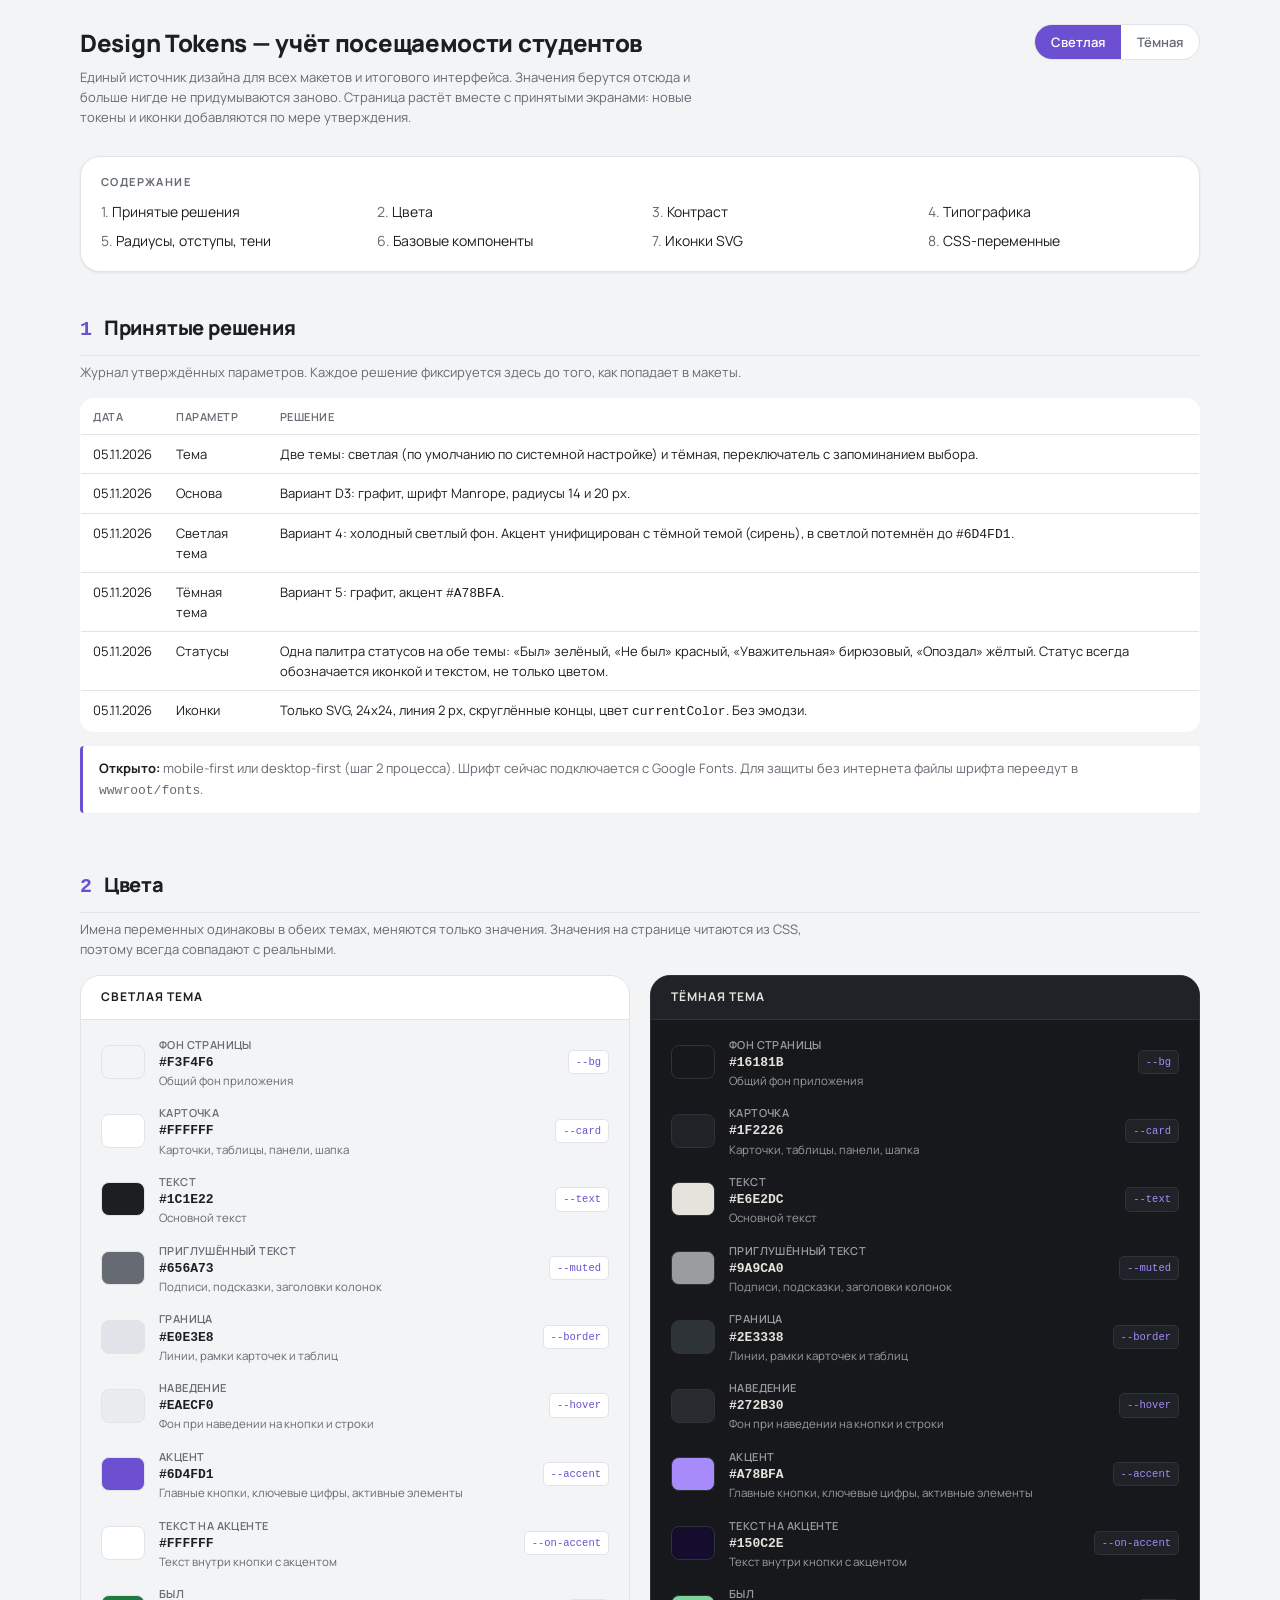
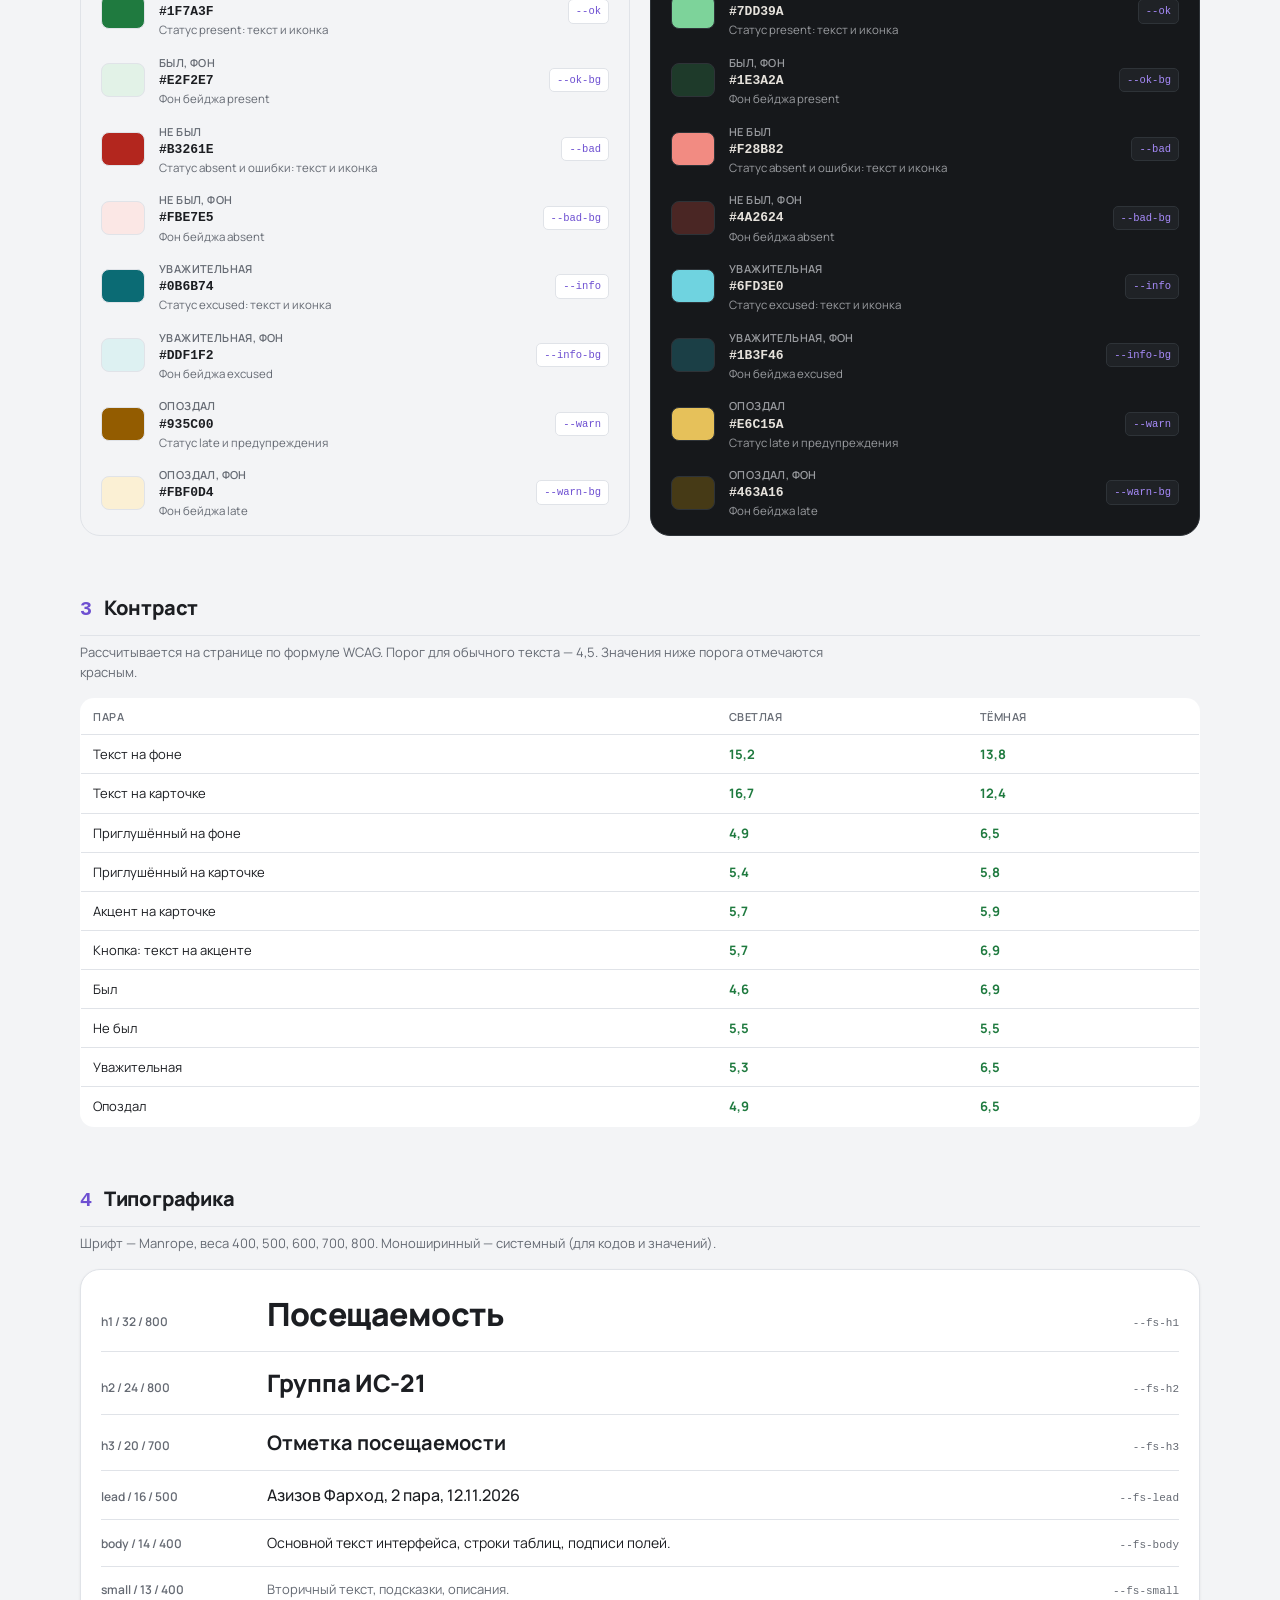
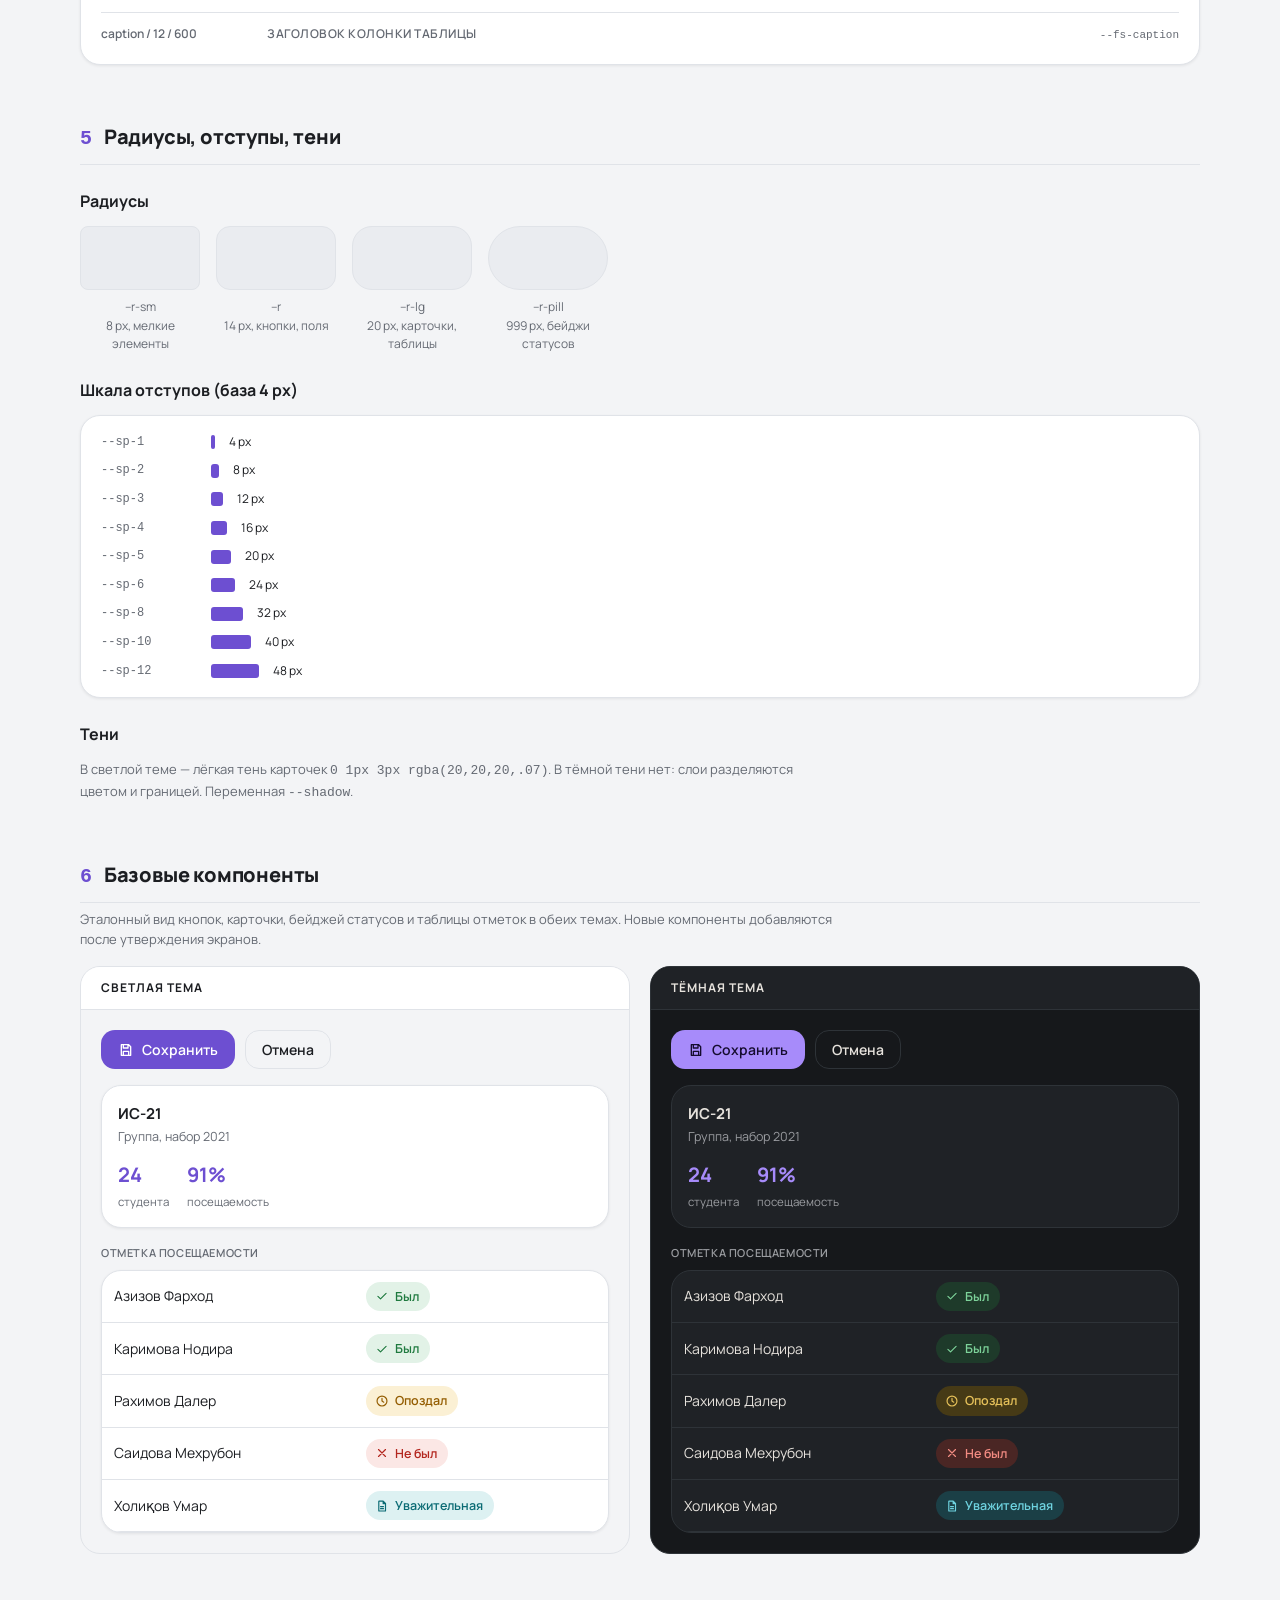
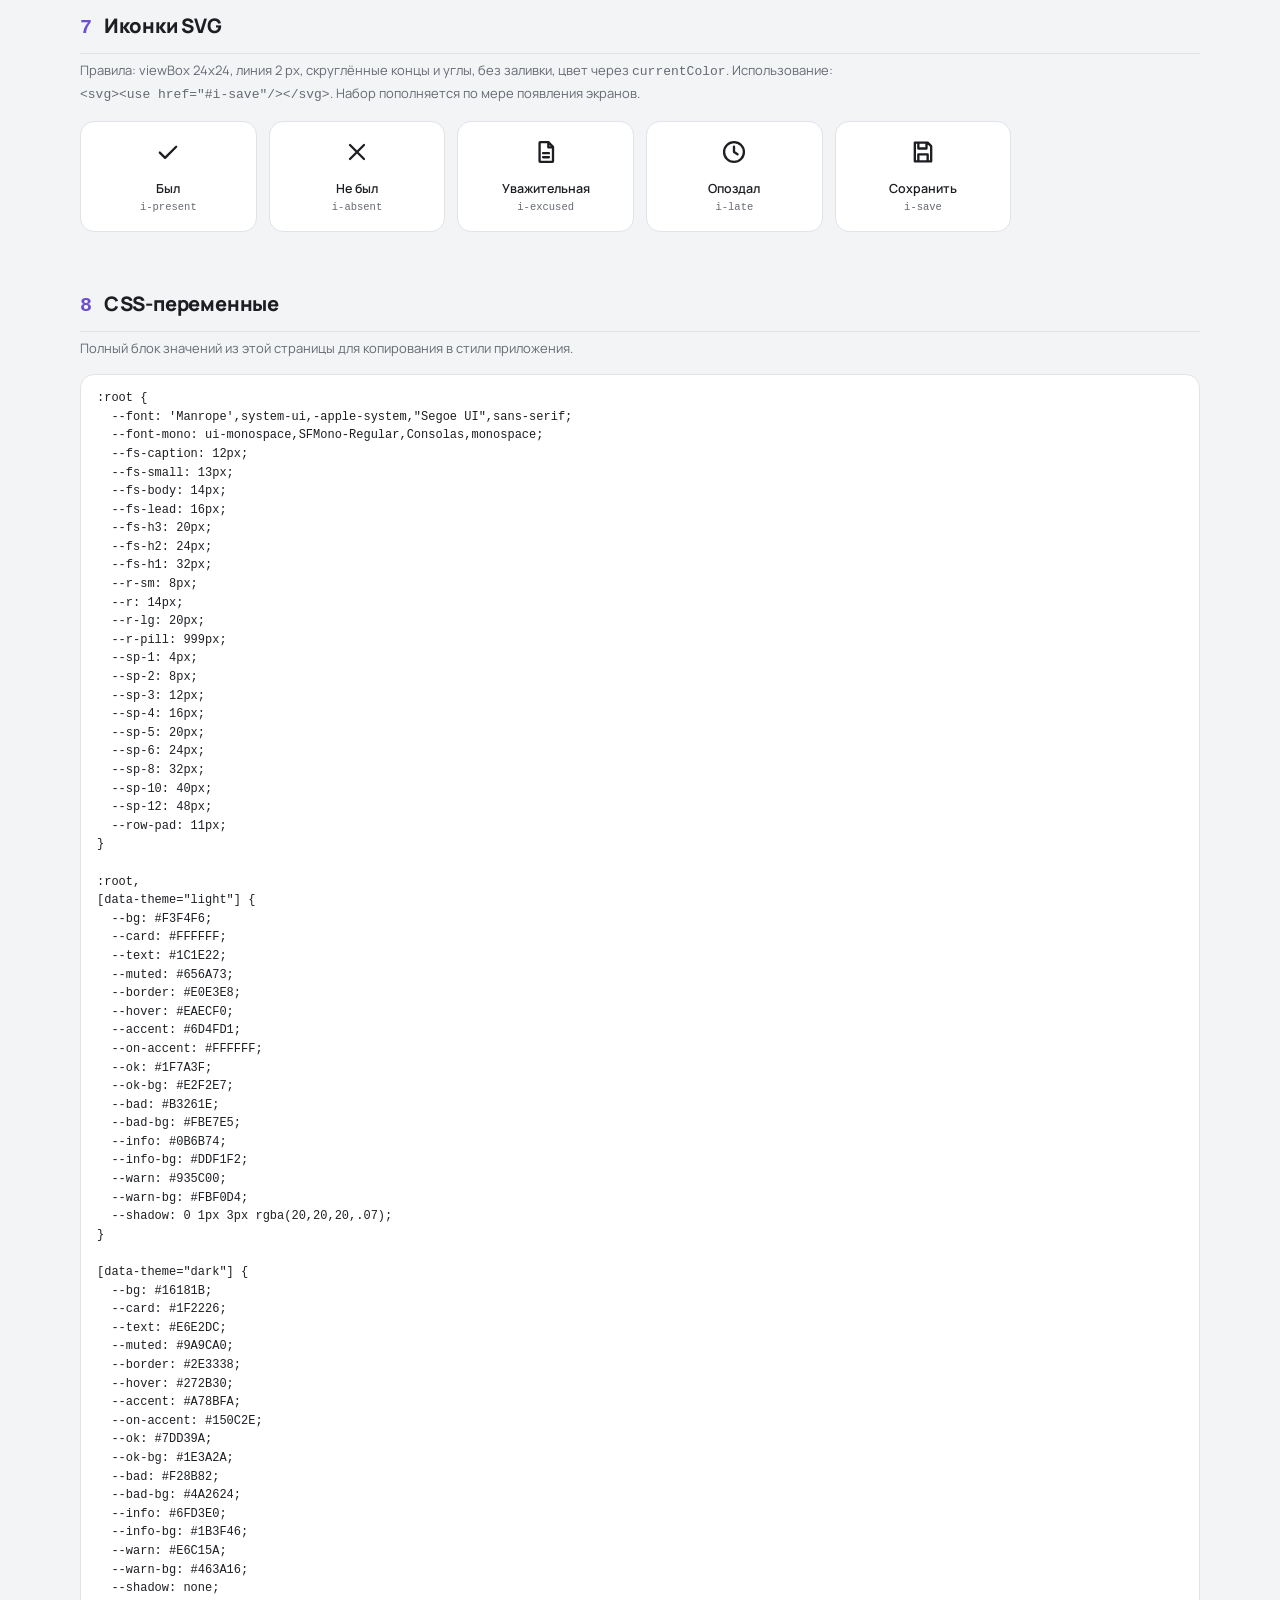
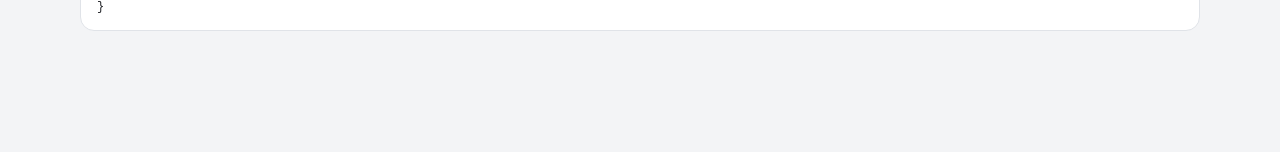
==== mockups/!DESIGN_TOKENS.html @ 866c35bc "Добавлен единый источник дизайна !DESIGN_TOKENS.html" ====
<!DOCTYPE html>
<html lang="ru">
<head>
<meta charset="UTF-8">
<meta name="viewport" content="width=device-width, initial-scale=1.0">
<title>Design Tokens — учёт посещаемости студентов</title>
<link rel="preconnect" href="https://fonts.googleapis.com">
<link rel="preconnect" href="https://fonts.gstatic.com" crossorigin>
<link href="https://fonts.googleapis.com/css2?family=Manrope:wght@400;500;600;700;800&display=swap" rel="stylesheet">
<style>
  /* =====================================================================
     ЕДИНЫЙ ИСТОЧНИК ДИЗАЙНА. Все макеты берут значения только отсюда.
     Темы: светлая (по умолчанию) и тёмная. Имена переменных одинаковы.
     ===================================================================== */

  /* ---- токены вне тем ---- */
  :root{
    --font:'Manrope',system-ui,-apple-system,"Segoe UI",sans-serif;
    --font-mono:ui-monospace,SFMono-Regular,Consolas,monospace;

    --fs-caption:12px; --fs-small:13px; --fs-body:14px; --fs-lead:16px;
    --fs-h3:20px; --fs-h2:24px; --fs-h1:32px;

    --r-sm:8px; --r:14px; --r-lg:20px; --r-pill:999px;

    --sp-1:4px; --sp-2:8px; --sp-3:12px; --sp-4:16px; --sp-5:20px;
    --sp-6:24px; --sp-8:32px; --sp-10:40px; --sp-12:48px;

    --row-pad:11px;
  }

  /* ---- светлая тема (вариант 4, акцент унифицирован: сирень) ---- */
  :root,[data-theme="light"]{
    --bg:#F3F4F6; --card:#FFFFFF; --text:#1C1E22; --muted:#656A73;
    --border:#E0E3E8; --hover:#EAECF0;
    --accent:#6D4FD1; --on-accent:#FFFFFF;
    --ok:#1F7A3F;   --ok-bg:#E2F2E7;
    --bad:#B3261E;  --bad-bg:#FBE7E5;
    --info:#0B6B74; --info-bg:#DDF1F2;
    --warn:#935C00; --warn-bg:#FBF0D4;
    --shadow:0 1px 3px rgba(20,20,20,.07);
  }

  /* ---- тёмная тема (вариант 5) ---- */
  [data-theme="dark"]{
    --bg:#16181B; --card:#1F2226; --text:#E6E2DC; --muted:#9A9CA0;
    --border:#2E3338; --hover:#272B30;
    --accent:#A78BFA; --on-accent:#150C2E;
    --ok:#7DD39A;   --ok-bg:#1E3A2A;
    --bad:#F28B82;  --bad-bg:#4A2624;
    --info:#6FD3E0; --info-bg:#1B3F46;
    --warn:#E6C15A; --warn-bg:#463A16;
    --shadow:none;
  }

  /* =====================================================================
     Оформление самой страницы токенов
     ===================================================================== */
  *{margin:0;padding:0;box-sizing:border-box}
  body{font-family:var(--font);background:var(--bg);color:var(--text);padding:24px 20px 80px;line-height:1.55;font-size:var(--fs-body)}
  code,.mono{font-family:var(--font-mono)}
  .doc{max-width:1120px;margin:0 auto}
  .doc-head{display:flex;justify-content:space-between;align-items:flex-start;gap:16px;flex-wrap:wrap;margin-bottom:28px}
  .doc-head h1{font-size:var(--fs-h2);font-weight:800;letter-spacing:-.3px}
  .doc-head .sub{font-size:var(--fs-small);color:var(--muted);max-width:640px;margin-top:6px}
  .theme-switch{display:inline-flex;border:1px solid var(--border);border-radius:var(--r-pill);overflow:hidden;background:var(--card)}
  .theme-switch button{font-family:inherit;font-size:var(--fs-small);font-weight:600;padding:8px 16px;border:0;background:transparent;color:var(--muted);cursor:pointer}
  .theme-switch button[aria-pressed="true"]{background:var(--accent);color:var(--on-accent)}

  .toc{background:var(--card);border:1px solid var(--border);border-radius:var(--r-lg);padding:16px 20px;margin-bottom:40px;box-shadow:var(--shadow)}
  .toc h2{font-size:11px;font-weight:700;letter-spacing:1.4px;text-transform:uppercase;color:var(--muted);margin-bottom:8px}
  .toc ol{list-style:none;counter-reset:toc;display:grid;grid-template-columns:repeat(auto-fit,minmax(220px,1fr));gap:2px 24px}
  .toc li{counter-increment:toc;padding:3px 0}
  .toc li::before{content:counter(toc) ". ";color:var(--muted)}
  .toc a{color:var(--text);text-decoration:none}
  .toc a:hover{color:var(--accent)}

  section{margin-bottom:56px;scroll-margin-top:16px}
  h2.sec{font-size:var(--fs-h3);font-weight:800;letter-spacing:-.2px;margin-bottom:6px;padding-bottom:10px;border-bottom:1px solid var(--border);display:flex;gap:12px;align-items:baseline}
  h2.sec .num{color:var(--accent);font-family:var(--font-mono);font-weight:700}
  h3.sub{font-size:var(--fs-lead);font-weight:700;margin:24px 0 12px}
  .lead{font-size:var(--fs-small);color:var(--muted);margin-bottom:16px;max-width:760px}
  .note{background:var(--card);border-left:3px solid var(--accent);border-radius:4px;padding:12px 16px;margin:14px 0;font-size:var(--fs-small);color:var(--muted)}
  .note b{color:var(--text)}

  /* панели тем */
  .theme-grid{display:grid;grid-template-columns:1fr 1fr;gap:20px}
  @media(max-width:860px){.theme-grid{grid-template-columns:1fr}}
  .theme-col{background:var(--bg);color:var(--text);border:1px solid var(--border);border-radius:var(--r-lg);overflow:hidden}
  .th-head{padding:12px 20px;background:var(--card);border-bottom:1px solid var(--border);font-size:12px;font-weight:700;letter-spacing:1px;text-transform:uppercase}
  .col-list{padding:8px 0}
  .col-row{display:grid;grid-template-columns:44px 1fr auto;gap:14px;padding:8px 20px;align-items:center}
  .col-sw{width:44px;height:34px;border-radius:var(--r-sm);border:1px solid var(--border)}
  .col-lbl{font-size:11px;font-weight:600;text-transform:uppercase;letter-spacing:.4px;color:var(--muted)}
  .col-hex{font-family:var(--font-mono);font-size:13px;font-weight:600}
  .col-use{font-size:11.5px;color:var(--muted);line-height:1.35}
  .col-var{font-family:var(--font-mono);font-size:10.5px;padding:3px 7px;background:var(--card);border:1px solid var(--border);border-radius:5px;color:var(--accent);white-space:nowrap}

  /* таблицы документации */
  table.doc-t{width:100%;border-collapse:collapse;font-size:var(--fs-small);background:var(--card);border:1px solid var(--border);border-radius:var(--r);overflow:hidden}
  table.doc-t th{text-align:left;font-size:11px;font-weight:600;letter-spacing:.5px;text-transform:uppercase;color:var(--muted);padding:9px 12px;border-bottom:1px solid var(--border)}
  table.doc-t td{padding:9px 12px;border-bottom:1px solid var(--border);vertical-align:top}
  table.doc-t tr:last-child td{border-bottom:none}
  .pass{color:var(--ok);font-weight:700}
  .fail{color:var(--bad);font-weight:700}
  .tbl-scroll{overflow-x:auto}

  /* типографика, радиусы, отступы */
  .type-row{display:grid;grid-template-columns:150px 1fr auto;gap:16px;align-items:baseline;padding:12px 0;border-bottom:1px solid var(--border)}
  .type-row:last-child{border-bottom:none}
  @media(max-width:640px){.type-row{grid-template-columns:1fr;gap:4px}.type-row .type-meta{order:3}.type-row > span:nth-child(2){overflow-wrap:anywhere}}
  .type-meta{font-family:var(--font-mono);font-size:11px;color:var(--muted)}
  .type-name{font-size:12px;font-weight:600;color:var(--muted)}
  .radii{display:flex;gap:16px;flex-wrap:wrap}
  .radius-box{width:120px;text-align:center;font-size:12px;color:var(--muted)}
  .radius-box i{display:block;height:64px;background:var(--hover);border:1px solid var(--border);margin-bottom:8px}
  .space-row{display:flex;align-items:center;gap:14px;padding:5px 0;font-size:12px}
  .space-row i{display:block;height:14px;background:var(--accent);border-radius:3px}
  .space-row .mono{width:96px;color:var(--muted)}

  /* компоненты (эталонные) */
  .btn{font-family:inherit;font-size:var(--fs-body);font-weight:600;padding:9px 16px;border-radius:var(--r);border:1px solid transparent;cursor:pointer;display:inline-flex;align-items:center;gap:8px;transition:filter .15s}
  .btn svg{width:16px;height:16px}
  .btn-primary{background:var(--accent);color:var(--on-accent)}
  .btn-primary:hover{filter:brightness(1.08)}
  .btn-ghost{background:transparent;color:var(--text);border-color:var(--border)}
  .btn-ghost:hover{background:var(--hover)}
  .row{display:flex;flex-wrap:wrap;gap:10px;align-items:center}
  .card{background:var(--card);border:1px solid var(--border);border-radius:var(--r-lg);padding:16px;box-shadow:var(--shadow)}
  .card h4{font-size:15px;font-weight:700}
  .card .s{font-size:12.5px;color:var(--muted);margin-top:2px}
  .kpis{display:flex;gap:18px;margin-top:12px}
  .kpi b{display:block;font-size:20px;font-weight:700;color:var(--accent)}
  .kpi span{font-size:11.5px;color:var(--muted)}
  .chip{font-family:inherit;font-size:12.5px;font-weight:600;display:inline-flex;align-items:center;gap:6px;padding:4px 10px 4px 8px;border-radius:var(--r-pill);border:1px solid transparent}
  .chip svg{width:14px;height:14px}
  .chip.present{color:var(--ok);background:var(--ok-bg)}
  .chip.absent{color:var(--bad);background:var(--bad-bg)}
  .chip.excused{color:var(--info);background:var(--info-bg)}
  .chip.late{color:var(--warn);background:var(--warn-bg)}
  .comp-stack{padding:20px;display:flex;flex-direction:column;gap:16px}
  .lbl{font-size:11px;font-weight:600;letter-spacing:.6px;text-transform:uppercase;color:var(--muted)}

  /* иконки */
  .icon-grid{display:grid;grid-template-columns:repeat(auto-fill,minmax(150px,1fr));gap:12px}
  .icon-cell{background:var(--card);border:1px solid var(--border);border-radius:var(--r);padding:16px 12px;text-align:center}
  .icon-cell svg{width:28px;height:28px;color:var(--text)}
  .icon-cell .n{font-size:12.5px;font-weight:600;margin-top:8px}
  .icon-cell .id{font-family:var(--font-mono);font-size:10.5px;color:var(--muted)}
  pre.code{background:var(--card);border:1px solid var(--border);border-radius:var(--r);padding:14px 16px;font-family:var(--font-mono);font-size:12px;overflow-x:auto;line-height:1.55;color:var(--text)}
</style>
</head>
<body>

<!-- Иконки: общий спрайт. Правила: viewBox 24x24, stroke currentColor, ширина 2, скруглённые концы, без заливки. -->
<svg width="0" height="0" style="position:absolute" aria-hidden="true">
  <symbol id="i-present" viewBox="0 0 24 24"><path d="M5 12.5l4.5 4.5L19 7.5" fill="none" stroke="currentColor" stroke-width="2" stroke-linecap="round" stroke-linejoin="round"/></symbol>
  <symbol id="i-absent" viewBox="0 0 24 24"><path d="M6 6l12 12M18 6L6 18" fill="none" stroke="currentColor" stroke-width="2" stroke-linecap="round"/></symbol>
  <symbol id="i-excused" viewBox="0 0 24 24"><path d="M7 3.5h7l4 4V20a.5.5 0 01-.5.5h-10.5a.5.5 0 01-.5-.5V4a.5.5 0 01.5-.5z M14 3.5V8h4 M9.5 13h5 M9.5 16.5h5" fill="none" stroke="currentColor" stroke-width="2" stroke-linecap="round" stroke-linejoin="round"/></symbol>
  <symbol id="i-late" viewBox="0 0 24 24"><circle cx="12" cy="12" r="8.5" fill="none" stroke="currentColor" stroke-width="2"/><path d="M12 7.5V12l3 2" fill="none" stroke="currentColor" stroke-width="2" stroke-linecap="round" stroke-linejoin="round"/></symbol>
  <symbol id="i-save" viewBox="0 0 24 24"><path d="M5 4h11l3 3v13H5z M8 4v5h7V4 M8 20v-6h8v6" fill="none" stroke="currentColor" stroke-width="2" stroke-linejoin="round"/></symbol>
</svg>

<div class="doc">

  <header class="doc-head">
    <div>
      <h1>Design Tokens — учёт посещаемости студентов</h1>
      <p class="sub">Единый источник дизайна для всех макетов и итогового интерфейса. Значения берутся отсюда и больше нигде не придумываются заново. Страница растёт вместе с принятыми экранами: новые токены и иконки добавляются по мере утверждения.</p>
    </div>
    <div class="theme-switch" role="group" aria-label="Тема страницы">
      <button type="button" data-set-theme="light" aria-pressed="true">Светлая</button>
      <button type="button" data-set-theme="dark" aria-pressed="false">Тёмная</button>
    </div>
  </header>

  <nav class="toc">
    <h2>Содержание</h2>
    <ol>
      <li><a href="#s-decisions">Принятые решения</a></li>
      <li><a href="#s-colors">Цвета</a></li>
      <li><a href="#s-contrast">Контраст</a></li>
      <li><a href="#s-type">Типографика</a></li>
      <li><a href="#s-geometry">Радиусы, отступы, тени</a></li>
      <li><a href="#s-components">Базовые компоненты</a></li>
      <li><a href="#s-icons">Иконки SVG</a></li>
      <li><a href="#s-css">CSS-переменные</a></li>
    </ol>
  </nav>

  <!-- 1 -->
  <section id="s-decisions">
    <h2 class="sec"><span class="num">1</span>Принятые решения</h2>
    <p class="lead">Журнал утверждённых параметров. Каждое решение фиксируется здесь до того, как попадает в макеты.</p>
    <div class="tbl-scroll"><table class="doc-t">
      <thead><tr><th>Дата</th><th>Параметр</th><th>Решение</th></tr></thead>
      <tbody>
        <tr><td>05.11.2026</td><td>Тема</td><td>Две темы: светлая (по умолчанию по системной настройке) и тёмная, переключатель с запоминанием выбора.</td></tr>
        <tr><td>05.11.2026</td><td>Основа</td><td>Вариант D3: графит, шрифт Manrope, радиусы 14 и 20 px.</td></tr>
        <tr><td>05.11.2026</td><td>Светлая тема</td><td>Вариант 4: холодный светлый фон. Акцент унифицирован с тёмной темой (сирень), в светлой потемнён до <code>#6D4FD1</code>.</td></tr>
        <tr><td>05.11.2026</td><td>Тёмная тема</td><td>Вариант 5: графит, акцент <code>#A78BFA</code>.</td></tr>
        <tr><td>05.11.2026</td><td>Статусы</td><td>Одна палитра статусов на обе темы: «Был» зелёный, «Не был» красный, «Уважительная» бирюзовый, «Опоздал» жёлтый. Статус всегда обозначается иконкой и текстом, не только цветом.</td></tr>
        <tr><td>05.11.2026</td><td>Иконки</td><td>Только SVG, 24x24, линия 2 px, скруглённые концы, цвет <code>currentColor</code>. Без эмодзи.</td></tr>
      </tbody>
    </table></div>
    <div class="note"><b>Открыто:</b> mobile-first или desktop-first (шаг 2 процесса). Шрифт сейчас подключается с Google Fonts. Для защиты без интернета файлы шрифта переедут в <code>wwwroot/fonts</code>.</div>
  </section>

  <!-- 2 -->
  <section id="s-colors">
    <h2 class="sec"><span class="num">2</span>Цвета</h2>
    <p class="lead">Имена переменных одинаковы в обеих темах, меняются только значения. Значения на странице читаются из CSS, поэтому всегда совпадают с реальными.</p>
    <div class="theme-grid" id="color-grid"></div>
  </section>

  <!-- 3 -->
  <section id="s-contrast">
    <h2 class="sec"><span class="num">3</span>Контраст</h2>
    <p class="lead">Рассчитывается на странице по формуле WCAG. Порог для обычного текста — 4,5. Значения ниже порога отмечаются красным.</p>
    <div class="tbl-scroll"><table class="doc-t" id="contrast-table"></table></div>
  </section>

  <!-- 4 -->
  <section id="s-type">
    <h2 class="sec"><span class="num">4</span>Типографика</h2>
    <p class="lead">Шрифт — Manrope, веса 400, 500, 600, 700, 800. Моноширинный — системный (для кодов и значений).</p>
    <div class="card" style="padding:8px 20px">
      <div class="type-row"><span class="type-name">h1 / 32 / 800</span><span style="font-size:var(--fs-h1);font-weight:800;letter-spacing:-.5px">Посещаемость</span><span class="type-meta">--fs-h1</span></div>
      <div class="type-row"><span class="type-name">h2 / 24 / 800</span><span style="font-size:var(--fs-h2);font-weight:800;letter-spacing:-.3px">Группа ИС-21</span><span class="type-meta">--fs-h2</span></div>
      <div class="type-row"><span class="type-name">h3 / 20 / 700</span><span style="font-size:var(--fs-h3);font-weight:700">Отметка посещаемости</span><span class="type-meta">--fs-h3</span></div>
      <div class="type-row"><span class="type-name">lead / 16 / 500</span><span style="font-size:var(--fs-lead);font-weight:500">Азизов Фарход, 2 пара, 12.11.2026</span><span class="type-meta">--fs-lead</span></div>
      <div class="type-row"><span class="type-name">body / 14 / 400</span><span style="font-size:var(--fs-body)">Основной текст интерфейса, строки таблиц, подписи полей.</span><span class="type-meta">--fs-body</span></div>
      <div class="type-row"><span class="type-name">small / 13 / 400</span><span style="font-size:var(--fs-small);color:var(--muted)">Вторичный текст, подсказки, описания.</span><span class="type-meta">--fs-small</span></div>
      <div class="type-row"><span class="type-name">caption / 12 / 600</span><span style="font-size:var(--fs-caption);font-weight:600;letter-spacing:.5px;text-transform:uppercase;color:var(--muted)">Заголовок колонки таблицы</span><span class="type-meta">--fs-caption</span></div>
    </div>
  </section>

  <!-- 5 -->
  <section id="s-geometry">
    <h2 class="sec"><span class="num">5</span>Радиусы, отступы, тени</h2>
    <h3 class="sub">Радиусы</h3>
    <div class="radii">
      <div class="radius-box"><i style="border-radius:var(--r-sm)"></i>--r-sm<br>8 px, мелкие элементы</div>
      <div class="radius-box"><i style="border-radius:var(--r)"></i>--r<br>14 px, кнопки, поля</div>
      <div class="radius-box"><i style="border-radius:var(--r-lg)"></i>--r-lg<br>20 px, карточки, таблицы</div>
      <div class="radius-box"><i style="border-radius:var(--r-pill)"></i>--r-pill<br>999 px, бейджи статусов</div>
    </div>
    <h3 class="sub">Шкала отступов (база 4 px)</h3>
    <div class="card" style="padding:12px 20px" id="space-list"></div>
    <h3 class="sub">Тени</h3>
    <p class="lead">В светлой теме — лёгкая тень карточек <code>0 1px 3px rgba(20,20,20,.07)</code>. В тёмной тени нет: слои разделяются цветом и границей. Переменная <code>--shadow</code>.</p>
  </section>

  <!-- 6 -->
  <section id="s-components">
    <h2 class="sec"><span class="num">6</span>Базовые компоненты</h2>
    <p class="lead">Эталонный вид кнопок, карточки, бейджей статусов и таблицы отметок в обеих темах. Новые компоненты добавляются после утверждения экранов.</p>
    <div class="theme-grid" id="comp-grid"></div>
  </section>

  <!-- 7 -->
  <section id="s-icons">
    <h2 class="sec"><span class="num">7</span>Иконки SVG</h2>
    <p class="lead">Правила: viewBox 24x24, линия 2 px, скруглённые концы и углы, без заливки, цвет через <code>currentColor</code>. Использование: <code>&lt;svg&gt;&lt;use href="#i-save"/&gt;&lt;/svg&gt;</code>. Набор пополняется по мере появления экранов.</p>
    <div class="icon-grid" id="icon-grid"></div>
  </section>

  <!-- 8 -->
  <section id="s-css">
    <h2 class="sec"><span class="num">8</span>CSS-переменные</h2>
    <p class="lead">Полный блок значений из этой страницы для копирования в стили приложения.</p>
    <pre class="code" id="css-dump"></pre>
  </section>

</div>

<script>
  /* ---------- тема страницы ---------- */
  var THEME_KEY = 'ds-theme';
  function readSaved() { try { return localStorage.getItem(THEME_KEY); } catch (e) { return null; } }
  function saveTheme(t) { try { localStorage.setItem(THEME_KEY, t); } catch (e) {} }
  function systemTheme() {
    return window.matchMedia && window.matchMedia('(prefers-color-scheme: dark)').matches ? 'dark' : 'light';
  }
  function applyTheme(t) {
    document.documentElement.setAttribute('data-theme', t);
    document.querySelectorAll('[data-set-theme]').forEach(function (b) {
      b.setAttribute('aria-pressed', b.getAttribute('data-set-theme') === t ? 'true' : 'false');
    });
  }
  applyTheme(readSaved() || systemTheme());
  document.querySelectorAll('[data-set-theme]').forEach(function (b) {
    b.addEventListener('click', function () {
      var t = b.getAttribute('data-set-theme');
      applyTheme(t); saveTheme(t);
    });
  });

  /* ---------- данные ---------- */
  var COLORS = [
    ['Фон страницы',        '--bg',        'Общий фон приложения'],
    ['Карточка',            '--card',      'Карточки, таблицы, панели, шапка'],
    ['Текст',               '--text',      'Основной текст'],
    ['Приглушённый текст',  '--muted',     'Подписи, подсказки, заголовки колонок'],
    ['Граница',             '--border',    'Линии, рамки карточек и таблиц'],
    ['Наведение',           '--hover',     'Фон при наведении на кнопки и строки'],
    ['Акцент',              '--accent',    'Главные кнопки, ключевые цифры, активные элементы'],
    ['Текст на акценте',    '--on-accent', 'Текст внутри кнопки с акцентом'],
    ['Был',                 '--ok',        'Статус present: текст и иконка'],
    ['Был, фон',            '--ok-bg',     'Фон бейджа present'],
    ['Не был',              '--bad',       'Статус absent и ошибки: текст и иконка'],
    ['Не был, фон',         '--bad-bg',    'Фон бейджа absent'],
    ['Уважительная',        '--info',      'Статус excused: текст и иконка'],
    ['Уважительная, фон',   '--info-bg',   'Фон бейджа excused'],
    ['Опоздал',             '--warn',      'Статус late и предупреждения'],
    ['Опоздал, фон',        '--warn-bg',   'Фон бейджа late']
  ];

  var CONTRAST = [
    ['Текст на фоне',             '--text',      '--bg'],
    ['Текст на карточке',         '--text',      '--card'],
    ['Приглушённый на фоне',      '--muted',     '--bg'],
    ['Приглушённый на карточке',  '--muted',     '--card'],
    ['Акцент на карточке',        '--accent',    '--card'],
    ['Кнопка: текст на акценте',  '--on-accent', '--accent'],
    ['Был',                       '--ok',        '--ok-bg'],
    ['Не был',                    '--bad',       '--bad-bg'],
    ['Уважительная',              '--info',      '--info-bg'],
    ['Опоздал',                   '--warn',      '--warn-bg']
  ];

  var SPACES = [['--sp-1',4],['--sp-2',8],['--sp-3',12],['--sp-4',16],['--sp-5',20],['--sp-6',24],['--sp-8',32],['--sp-10',40],['--sp-12',48]];

  var ICONS = [
    ['i-present', 'Был', 'статус present'],
    ['i-absent',  'Не был', 'статус absent'],
    ['i-excused', 'Уважительная', 'статус excused'],
    ['i-late',    'Опоздал', 'статус late'],
    ['i-save',    'Сохранить', 'кнопка сохранения']
  ];

  var STUDENTS = [
    ['Азизов Фарход', 'present'], ['Каримова Нодира', 'present'], ['Рахимов Далер', 'late'],
    ['Саидова Мехрубон', 'absent'], ['Холиқов Умар', 'excused']
  ];
  var STATUS = {
    present: ['Был', 'i-present'], absent: ['Не был', 'i-absent'],
    excused: ['Уважительная', 'i-excused'], late: ['Опоздал', 'i-late']
  };

  /* ---------- вспомогательное ---------- */
  function cssVar(el, name) { return getComputedStyle(el).getPropertyValue(name).trim(); }
  function toRgb(hex) {
    var h = hex.replace('#', '');
    if (h.length === 3) h = h.split('').map(function (c) { return c + c; }).join('');
    return [0, 2, 4].map(function (i) { return parseInt(h.substr(i, 2), 16) / 255; });
  }
  function lum(hex) {
    var c = toRgb(hex).map(function (v) { return v <= 0.03928 ? v / 12.92 : Math.pow((v + 0.055) / 1.055, 2.4); });
    return 0.2126 * c[0] + 0.7152 * c[1] + 0.0722 * c[2];
  }
  function ratio(a, b) {
    var x = Math.max(lum(a), lum(b)), y = Math.min(lum(a), lum(b));
    return (x + 0.05) / (y + 0.05);
  }
  function themeName(t) { return t === 'light' ? 'Светлая тема' : 'Тёмная тема'; }

  /* ---------- 2. цвета ---------- */
  var colorGrid = document.getElementById('color-grid');
  ['light', 'dark'].forEach(function (t) {
    var col = document.createElement('div');
    col.className = 'theme-col'; col.setAttribute('data-theme', t);
    var html = '<div class="th-head">' + themeName(t) + '</div><div class="col-list">';
    COLORS.forEach(function (c) {
      html += '<div class="col-row"><div class="col-sw" style="background:var(' + c[1] + ')"></div>' +
        '<div><div class="col-lbl">' + c[0] + '</div><div class="col-hex" data-var="' + c[1] + '"></div>' +
        '<div class="col-use">' + c[2] + '</div></div><div class="col-var">' + c[1] + '</div></div>';
    });
    col.innerHTML = html + '</div>';
    colorGrid.appendChild(col);
    col.querySelectorAll('[data-var]').forEach(function (n) {
      n.textContent = cssVar(col, n.getAttribute('data-var')).toUpperCase();
    });
  });

  /* ---------- 3. контраст ---------- */
  (function () {
    var probes = {};
    ['light', 'dark'].forEach(function (t) {
      var p = document.createElement('div'); p.setAttribute('data-theme', t);
      p.style.display = 'none'; document.body.appendChild(p); probes[t] = p;
    });
    var html = '<thead><tr><th>Пара</th><th>Светлая</th><th>Тёмная</th></tr></thead><tbody>';
    CONTRAST.forEach(function (c) {
      html += '<tr><td>' + c[0] + '</td>';
      ['light', 'dark'].forEach(function (t) {
        var r = ratio(cssVar(probes[t], c[1]), cssVar(probes[t], c[2]));
        html += '<td class="' + (r >= 4.5 ? 'pass' : 'fail') + '">' + r.toFixed(1).replace('.', ',') + (r >= 4.5 ? '' : ' (ниже 4,5)') + '</td>';
      });
      html += '</tr>';
    });
    document.getElementById('contrast-table').innerHTML = html + '</tbody>';
    Object.keys(probes).forEach(function (k) { probes[k].remove(); });
  })();

  /* ---------- 5. отступы ---------- */
  document.getElementById('space-list').innerHTML = SPACES.map(function (s) {
    return '<div class="space-row"><span class="mono">' + s[0] + '</span><i style="width:var(' + s[0] + ')"></i><span>' + s[1] + ' px</span></div>';
  }).join('');

  /* ---------- 6. компоненты ---------- */
  var compGrid = document.getElementById('comp-grid');
  ['light', 'dark'].forEach(function (t) {
    var rows = STUDENTS.map(function (s) {
      var st = STATUS[s[1]];
      return '<tr><td style="padding:var(--row-pad) 12px;border-bottom:1px solid var(--border)">' + s[0] + '</td>' +
        '<td style="padding:var(--row-pad) 12px;border-bottom:1px solid var(--border)"><span class="chip ' + s[1] + '"><svg><use href="#' + st[1] + '"/></svg>' + st[0] + '</span></td></tr>';
    }).join('');
    var col = document.createElement('div');
    col.className = 'theme-col'; col.setAttribute('data-theme', t);
    col.innerHTML = '<div class="th-head">' + themeName(t) + '</div><div class="comp-stack">' +
      '<div class="row"><button class="btn btn-primary"><svg><use href="#i-save"/></svg>Сохранить</button><button class="btn btn-ghost">Отмена</button></div>' +
      '<div class="card"><h4>ИС-21</h4><div class="s">Группа, набор 2021</div><div class="kpis"><div class="kpi"><b>24</b><span>студента</span></div><div class="kpi"><b>91%</b><span>посещаемость</span></div></div></div>' +
      '<div><div class="lbl" style="margin-bottom:8px">Отметка посещаемости</div>' +
      '<div class="card" style="padding:0;overflow:hidden"><table style="width:100%;border-collapse:collapse;font-size:var(--fs-body)"><tbody>' + rows + '</tbody></table></div></div>' +
      '</div>';
    compGrid.appendChild(col);
  });

  /* ---------- 7. иконки ---------- */
  document.getElementById('icon-grid').innerHTML = ICONS.map(function (i) {
    return '<div class="icon-cell"><svg><use href="#' + i[0] + '"/></svg><div class="n">' + i[1] + '</div><div class="id">' + i[0] + '</div></div>';
  }).join('');

  /* ---------- 8. дамп CSS ---------- */
  (function () {
    var names = COLORS.map(function (c) { return c[1]; }).concat(['--shadow']);
    function block(sel, el) {
      return sel + ' {\n' + names.map(function (n) { return '  ' + n + ': ' + cssVar(el, n) + ';'; }).join('\n') + '\n}';
    }
    var l = document.createElement('div'); l.setAttribute('data-theme', 'light');
    var d = document.createElement('div'); d.setAttribute('data-theme', 'dark');
    [l, d].forEach(function (e) { e.style.display = 'none'; document.body.appendChild(e); });
    var statics = [
      '--font', '--font-mono', '--fs-caption', '--fs-small', '--fs-body', '--fs-lead', '--fs-h3', '--fs-h2', '--fs-h1',
      '--r-sm', '--r', '--r-lg', '--r-pill', '--sp-1', '--sp-2', '--sp-3', '--sp-4', '--sp-5', '--sp-6', '--sp-8', '--sp-10', '--sp-12', '--row-pad'
    ];
    var root = ':root {\n' + statics.map(function (n) { return '  ' + n + ': ' + cssVar(document.documentElement, n) + ';'; }).join('\n') + '\n}';
    document.getElementById('css-dump').textContent =
      root + '\n\n' + block(':root,\n[data-theme="light"]', l) + '\n\n' + block('[data-theme="dark"]', d);
    l.remove(); d.remove();
  })();
</script>
</body>
</html>
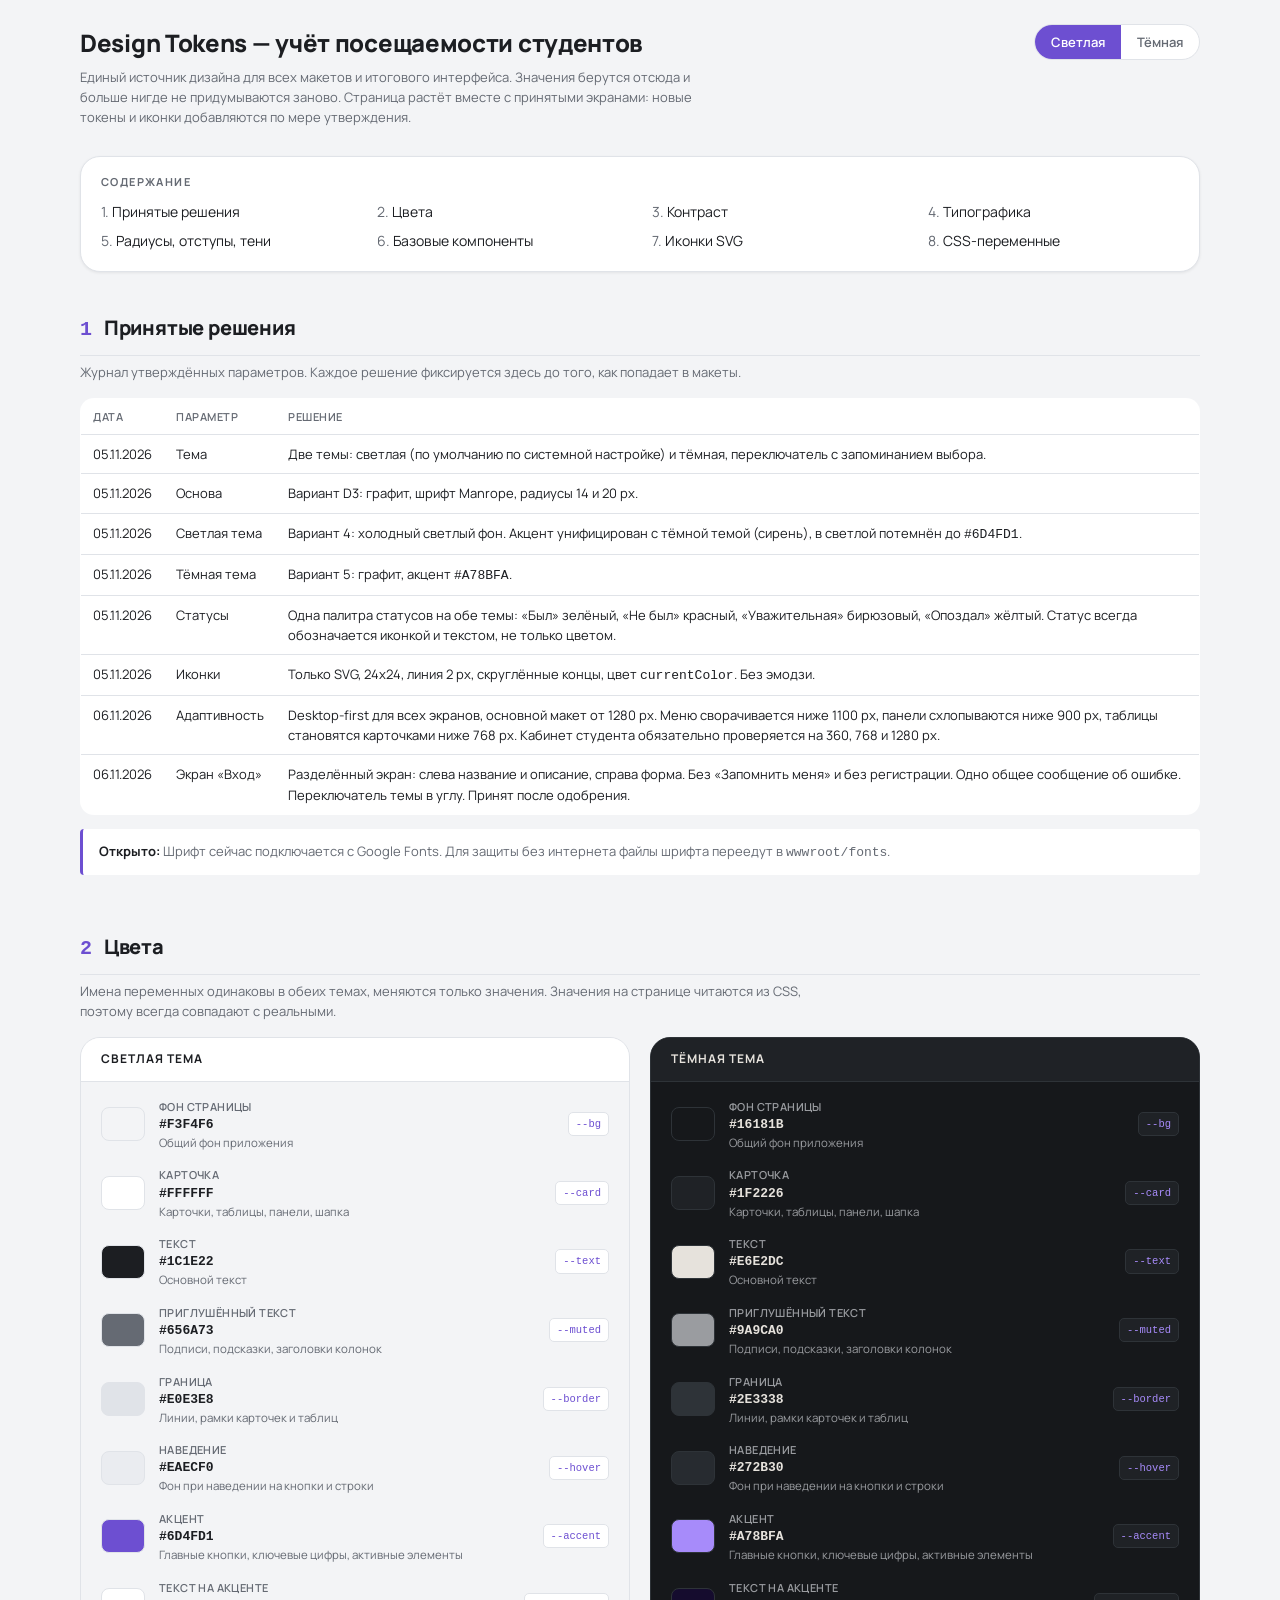
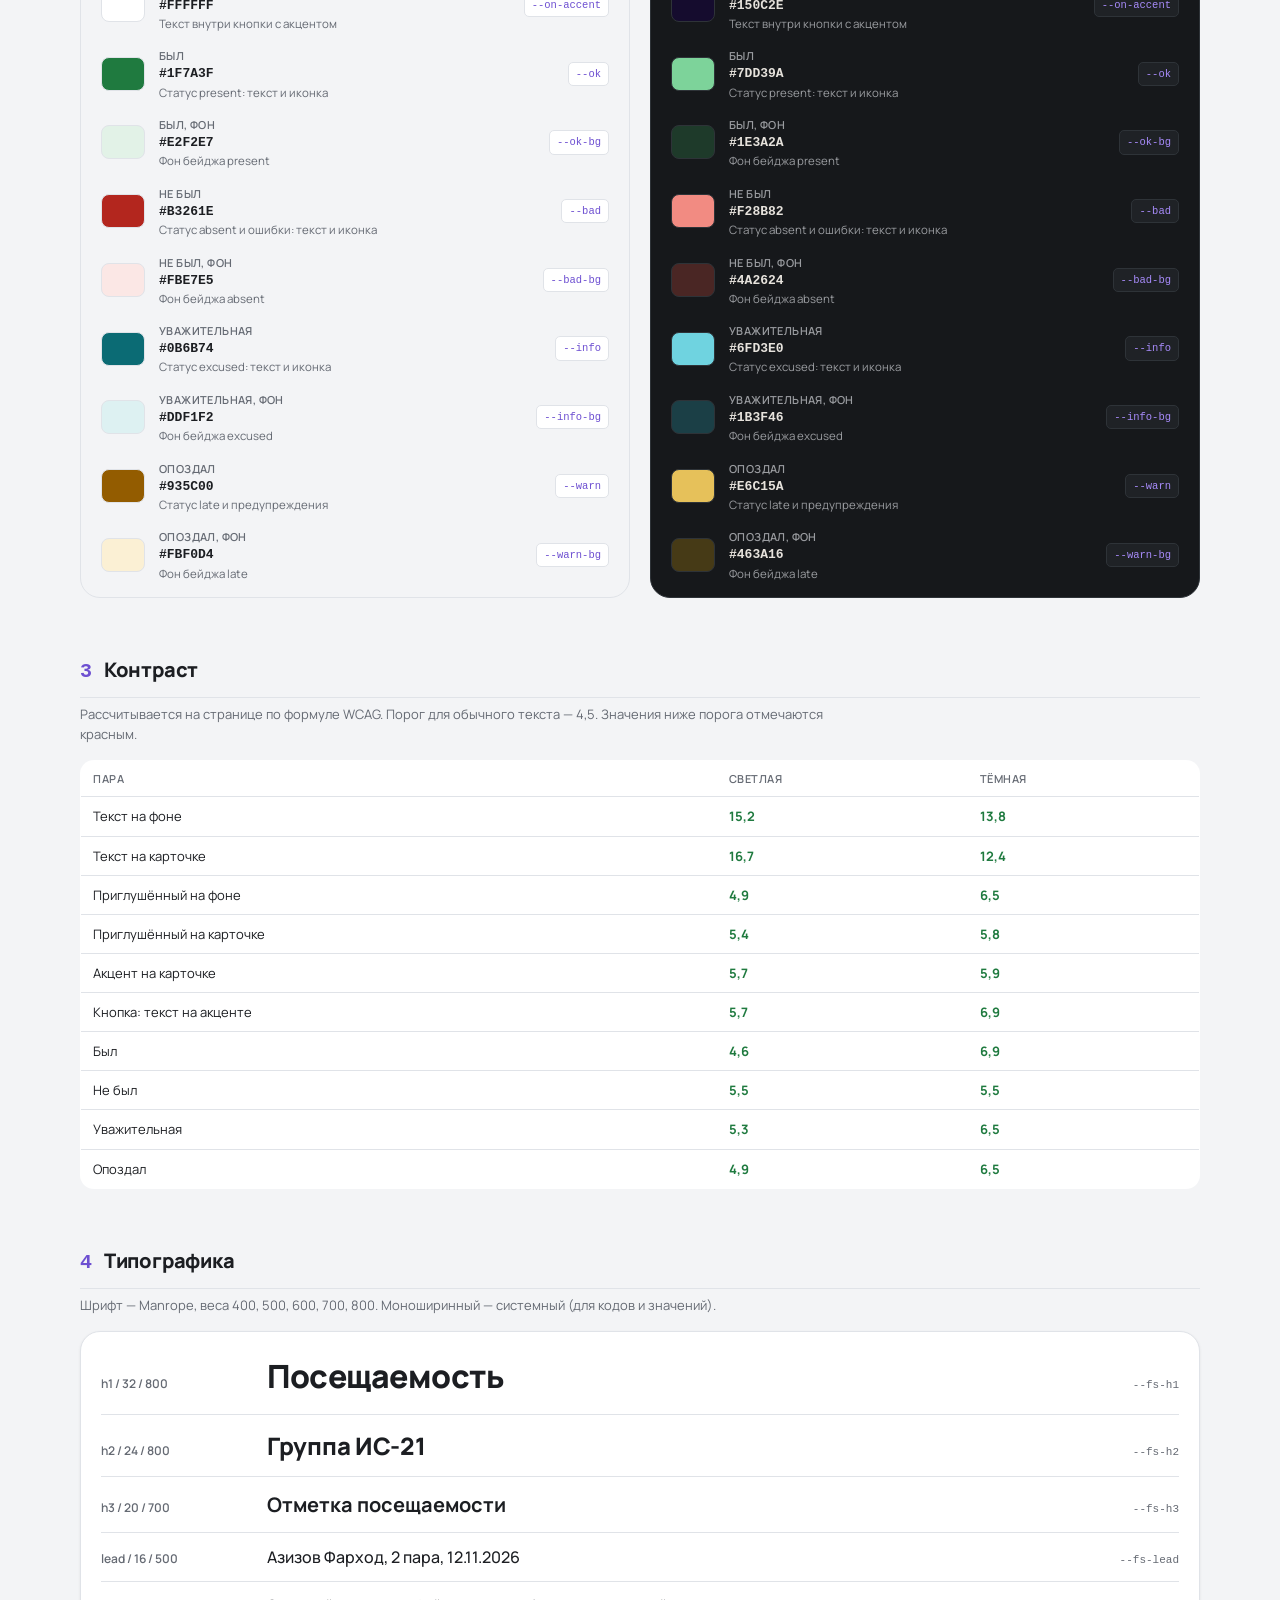
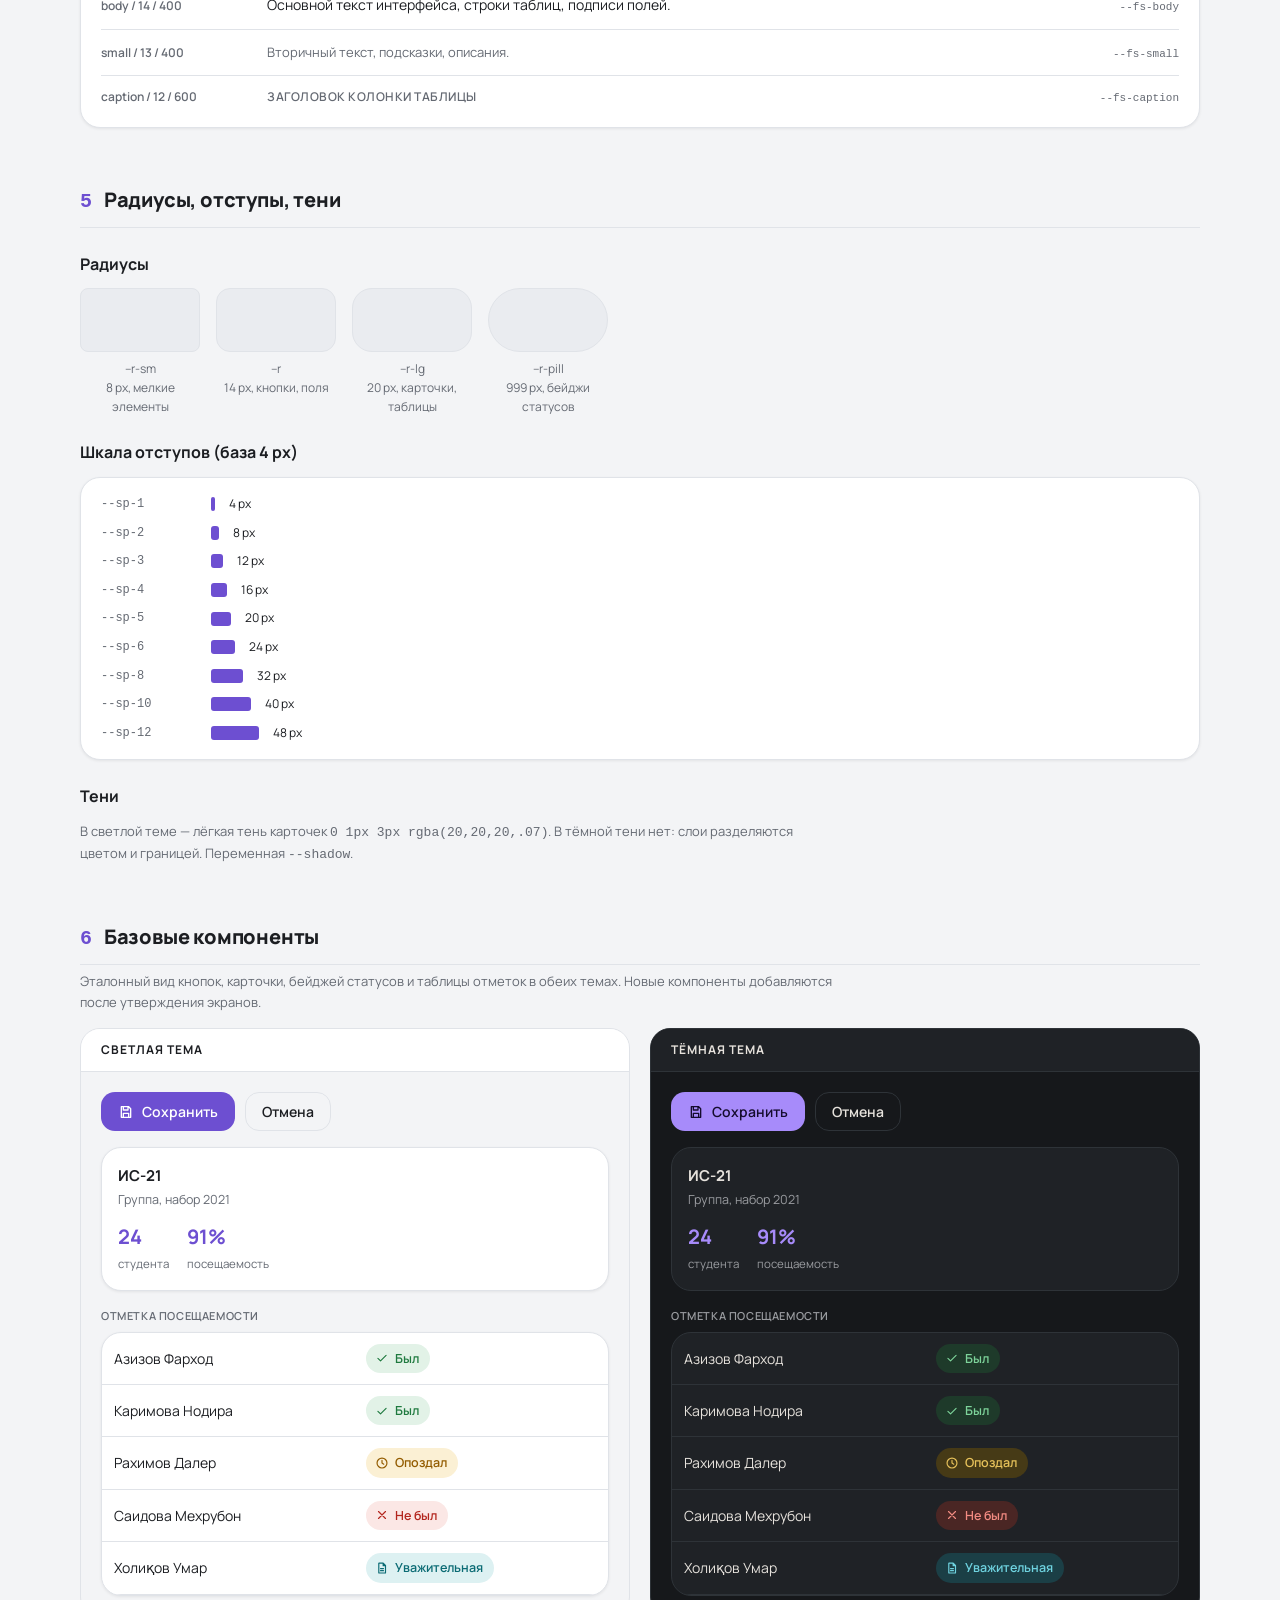
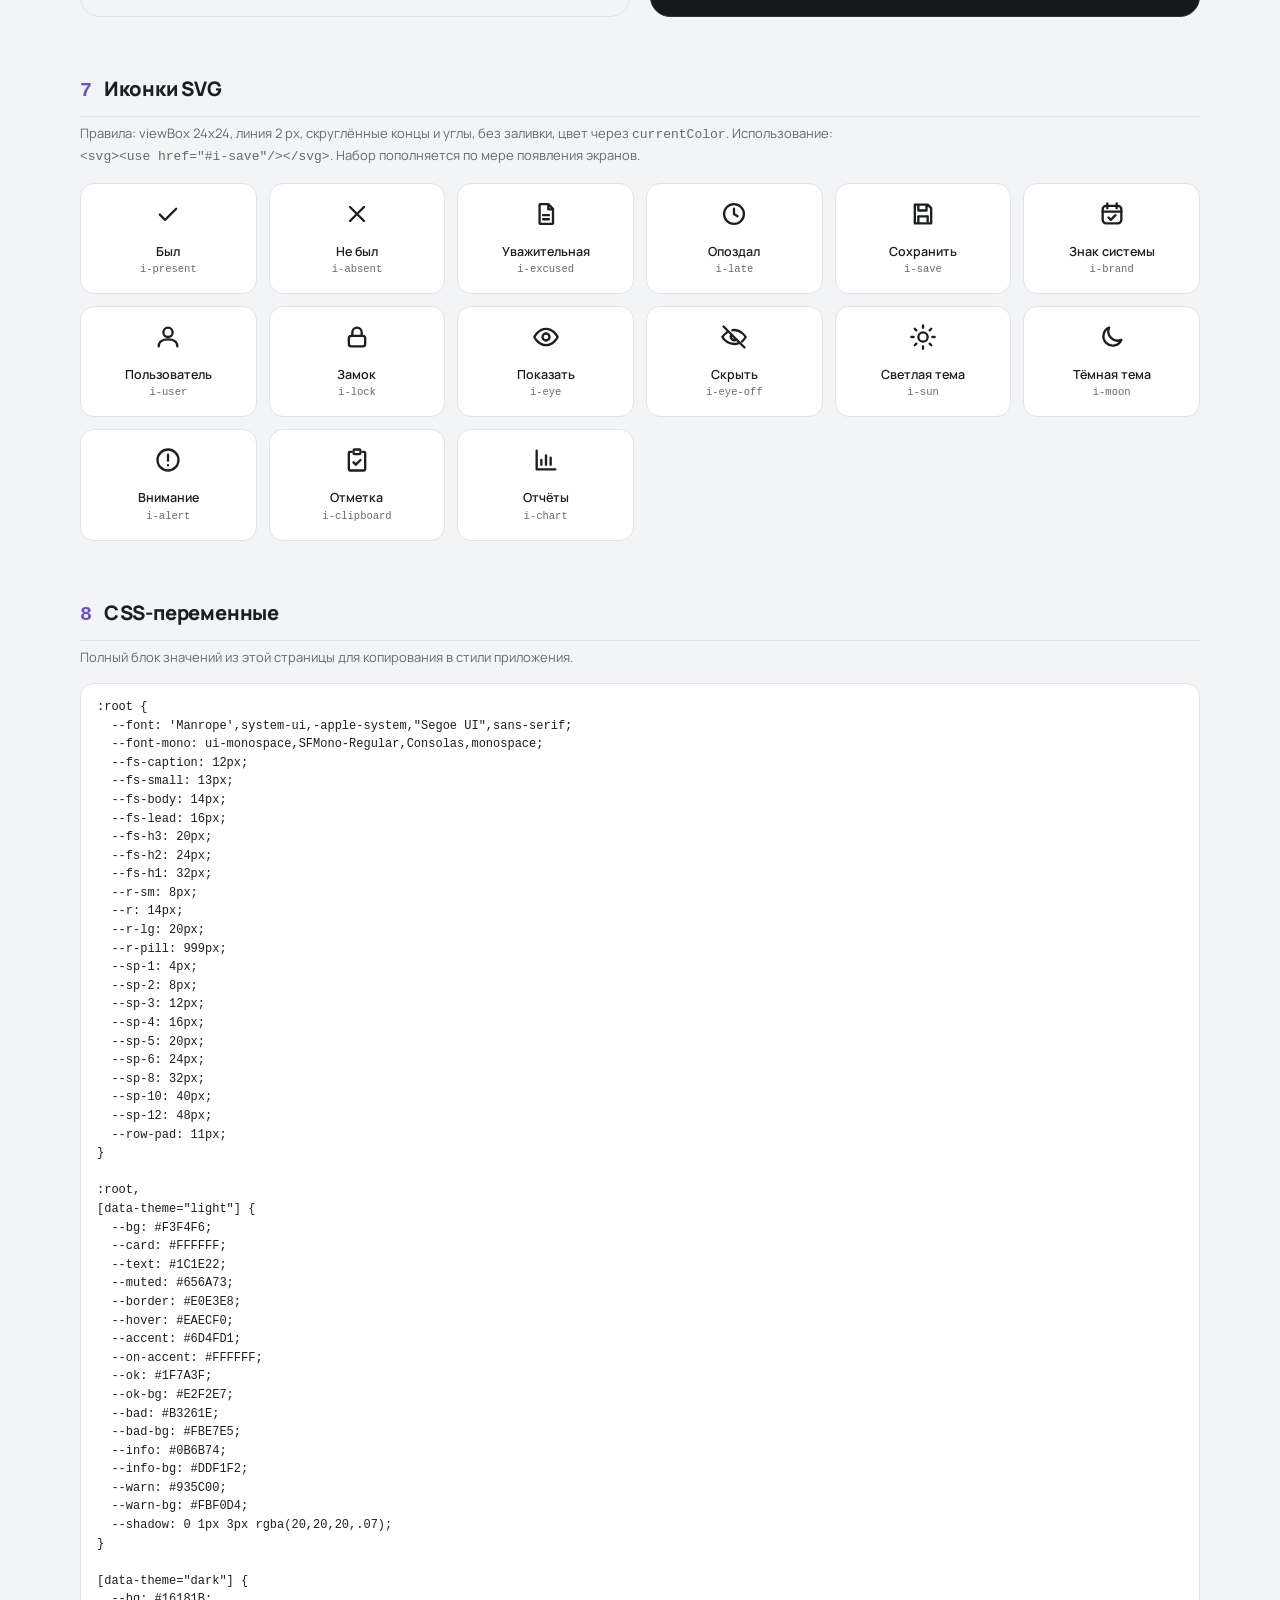
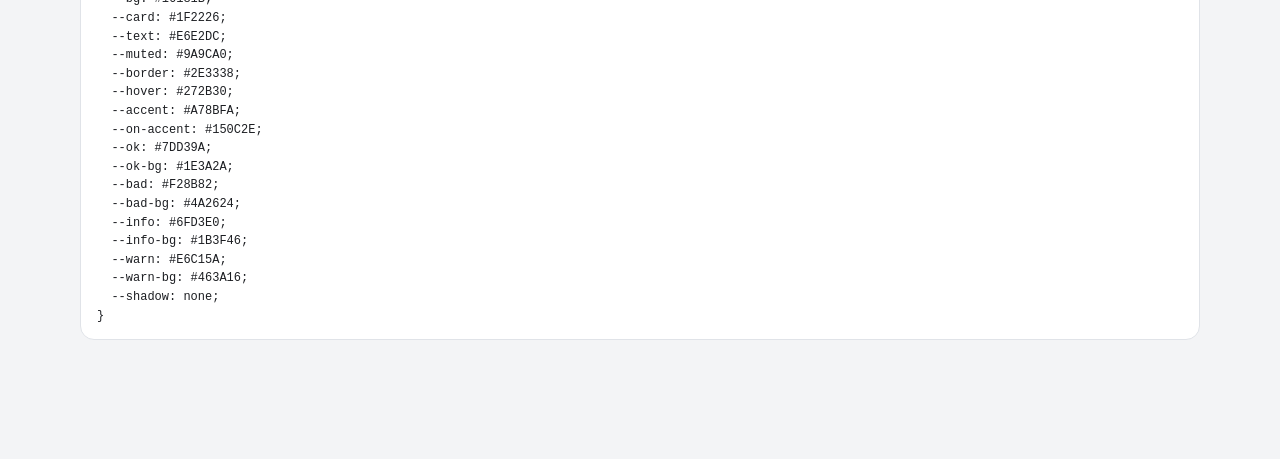
==== commit c51c8996: "Макет экрана входа, новые иконки в токенах, пересчитанный план" ====
--- a/mockups/!DESIGN_TOKENS.html
+++ b/mockups/!DESIGN_TOKENS.html
@@ -159,6 +159,16 @@
   <symbol id="i-excused" viewBox="0 0 24 24"><path d="M7 3.5h7l4 4V20a.5.5 0 01-.5.5h-10.5a.5.5 0 01-.5-.5V4a.5.5 0 01.5-.5z M14 3.5V8h4 M9.5 13h5 M9.5 16.5h5" fill="none" stroke="currentColor" stroke-width="2" stroke-linecap="round" stroke-linejoin="round"/></symbol>
   <symbol id="i-late" viewBox="0 0 24 24"><circle cx="12" cy="12" r="8.5" fill="none" stroke="currentColor" stroke-width="2"/><path d="M12 7.5V12l3 2" fill="none" stroke="currentColor" stroke-width="2" stroke-linecap="round" stroke-linejoin="round"/></symbol>
   <symbol id="i-save" viewBox="0 0 24 24"><path d="M5 4h11l3 3v13H5z M8 4v5h7V4 M8 20v-6h8v6" fill="none" stroke="currentColor" stroke-width="2" stroke-linejoin="round"/></symbol>
+  <symbol id="i-brand" viewBox="0 0 24 24"><rect x="4" y="5" width="16" height="15" rx="3" fill="none" stroke="currentColor" stroke-width="2"/><path d="M4 10h16M8 3v4M16 3v4M9 15l2 2 4-4" fill="none" stroke="currentColor" stroke-width="2" stroke-linecap="round" stroke-linejoin="round"/></symbol>
+  <symbol id="i-user" viewBox="0 0 24 24"><circle cx="12" cy="8" r="4" fill="none" stroke="currentColor" stroke-width="2"/><path d="M4 20c0-4 3.6-6 8-6s8 2 8 6" fill="none" stroke="currentColor" stroke-width="2" stroke-linecap="round"/></symbol>
+  <symbol id="i-lock" viewBox="0 0 24 24"><rect x="5" y="11" width="14" height="9" rx="2" fill="none" stroke="currentColor" stroke-width="2"/><path d="M8 11V8a4 4 0 018 0v3" fill="none" stroke="currentColor" stroke-width="2" stroke-linecap="round"/></symbol>
+  <symbol id="i-eye" viewBox="0 0 24 24"><path d="M2 12s3.5-7 10-7 10 7 10 7-3.5 7-10 7S2 12 2 12z" fill="none" stroke="currentColor" stroke-width="2" stroke-linejoin="round"/><circle cx="12" cy="12" r="3" fill="none" stroke="currentColor" stroke-width="2"/></symbol>
+  <symbol id="i-eye-off" viewBox="0 0 24 24"><path d="M3 3l18 18M10.6 6.2A9.8 9.8 0 0112 6c6.5 0 10 6 10 6a17 17 0 01-3.2 3.9M6.5 7.6C3.8 9.4 2 12 2 12s3.5 6 10 6c1.5 0 2.8-.3 4-.8M9.9 9.9a3 3 0 004.2 4.2" fill="none" stroke="currentColor" stroke-width="2" stroke-linecap="round" stroke-linejoin="round"/></symbol>
+  <symbol id="i-sun" viewBox="0 0 24 24"><circle cx="12" cy="12" r="4" fill="none" stroke="currentColor" stroke-width="2"/><path d="M12 2v2M12 20v2M2 12h2M20 12h2M4.9 4.9l1.4 1.4M17.7 17.7l1.4 1.4M4.9 19.1l1.4-1.4M17.7 6.3l1.4-1.4" fill="none" stroke="currentColor" stroke-width="2" stroke-linecap="round"/></symbol>
+  <symbol id="i-moon" viewBox="0 0 24 24"><path d="M20 14.5A8 8 0 019.5 4a8 8 0 1010.5 10.5z" fill="none" stroke="currentColor" stroke-width="2" stroke-linejoin="round"/></symbol>
+  <symbol id="i-alert" viewBox="0 0 24 24"><circle cx="12" cy="12" r="9" fill="none" stroke="currentColor" stroke-width="2"/><path d="M12 7.5v5M12 16.5h.01" fill="none" stroke="currentColor" stroke-width="2" stroke-linecap="round"/></symbol>
+  <symbol id="i-clipboard" viewBox="0 0 24 24"><rect x="9" y="3" width="6" height="4" rx="1" fill="none" stroke="currentColor" stroke-width="2"/><path d="M7 5H6a1 1 0 00-1 1v14a1 1 0 001 1h12a1 1 0 001-1V6a1 1 0 00-1-1h-1M9 14l2 2 4-4" fill="none" stroke="currentColor" stroke-width="2" stroke-linecap="round" stroke-linejoin="round"/></symbol>
+  <symbol id="i-chart" viewBox="0 0 24 24"><path d="M4 20V4M4 20h16M8 16v-4M12 16V8M16 16v-6" fill="none" stroke="currentColor" stroke-width="2" stroke-linecap="round" stroke-linejoin="round"/></symbol>
 </svg>
 
 <div class="doc">
@@ -201,9 +211,11 @@
         <tr><td>05.11.2026</td><td>Тёмная тема</td><td>Вариант 5: графит, акцент <code>#A78BFA</code>.</td></tr>
         <tr><td>05.11.2026</td><td>Статусы</td><td>Одна палитра статусов на обе темы: «Был» зелёный, «Не был» красный, «Уважительная» бирюзовый, «Опоздал» жёлтый. Статус всегда обозначается иконкой и текстом, не только цветом.</td></tr>
         <tr><td>05.11.2026</td><td>Иконки</td><td>Только SVG, 24x24, линия 2 px, скруглённые концы, цвет <code>currentColor</code>. Без эмодзи.</td></tr>
+        <tr><td>06.11.2026</td><td>Адаптивность</td><td>Desktop-first для всех экранов, основной макет от 1280 px. Меню сворачивается ниже 1100 px, панели схлопываются ниже 900 px, таблицы становятся карточками ниже 768 px. Кабинет студента обязательно проверяется на 360, 768 и 1280 px.</td></tr>
+        <tr><td>06.11.2026</td><td>Экран «Вход»</td><td>Разделённый экран: слева название и описание, справа форма. Без «Запомнить меня» и без регистрации. Одно общее сообщение об ошибке. Переключатель темы в углу. Принят после одобрения.</td></tr>
       </tbody>
     </table></div>
-    <div class="note"><b>Открыто:</b> mobile-first или desktop-first (шаг 2 процесса). Шрифт сейчас подключается с Google Fonts. Для защиты без интернета файлы шрифта переедут в <code>wwwroot/fonts</code>.</div>
+    <div class="note"><b>Открыто:</b> Шрифт сейчас подключается с Google Fonts. Для защиты без интернета файлы шрифта переедут в <code>wwwroot/fonts</code>.</div>
   </section>
 
   <!-- 2 -->
@@ -336,7 +348,17 @@
     ['i-absent',  'Не был', 'статус absent'],
     ['i-excused', 'Уважительная', 'статус excused'],
     ['i-late',    'Опоздал', 'статус late'],
-    ['i-save',    'Сохранить', 'кнопка сохранения']
+    ['i-save',    'Сохранить', 'кнопка сохранения'],
+    ['i-brand',   'Знак системы', 'календарь с отметкой, логотип'],
+    ['i-user',    'Пользователь', 'поле логина, кабинет'],
+    ['i-lock',    'Замок', 'поле пароля'],
+    ['i-eye',     'Показать', 'показ пароля'],
+    ['i-eye-off', 'Скрыть', 'скрытие пароля'],
+    ['i-sun',     'Светлая тема', 'переключатель темы'],
+    ['i-moon',    'Тёмная тема', 'переключатель темы'],
+    ['i-alert',   'Внимание', 'ошибки и подсказки'],
+    ['i-clipboard','Отметка', 'отметка посещаемости'],
+    ['i-chart',   'Отчёты', 'отчёты и статистика']
   ];
 
   var STUDENTS = [
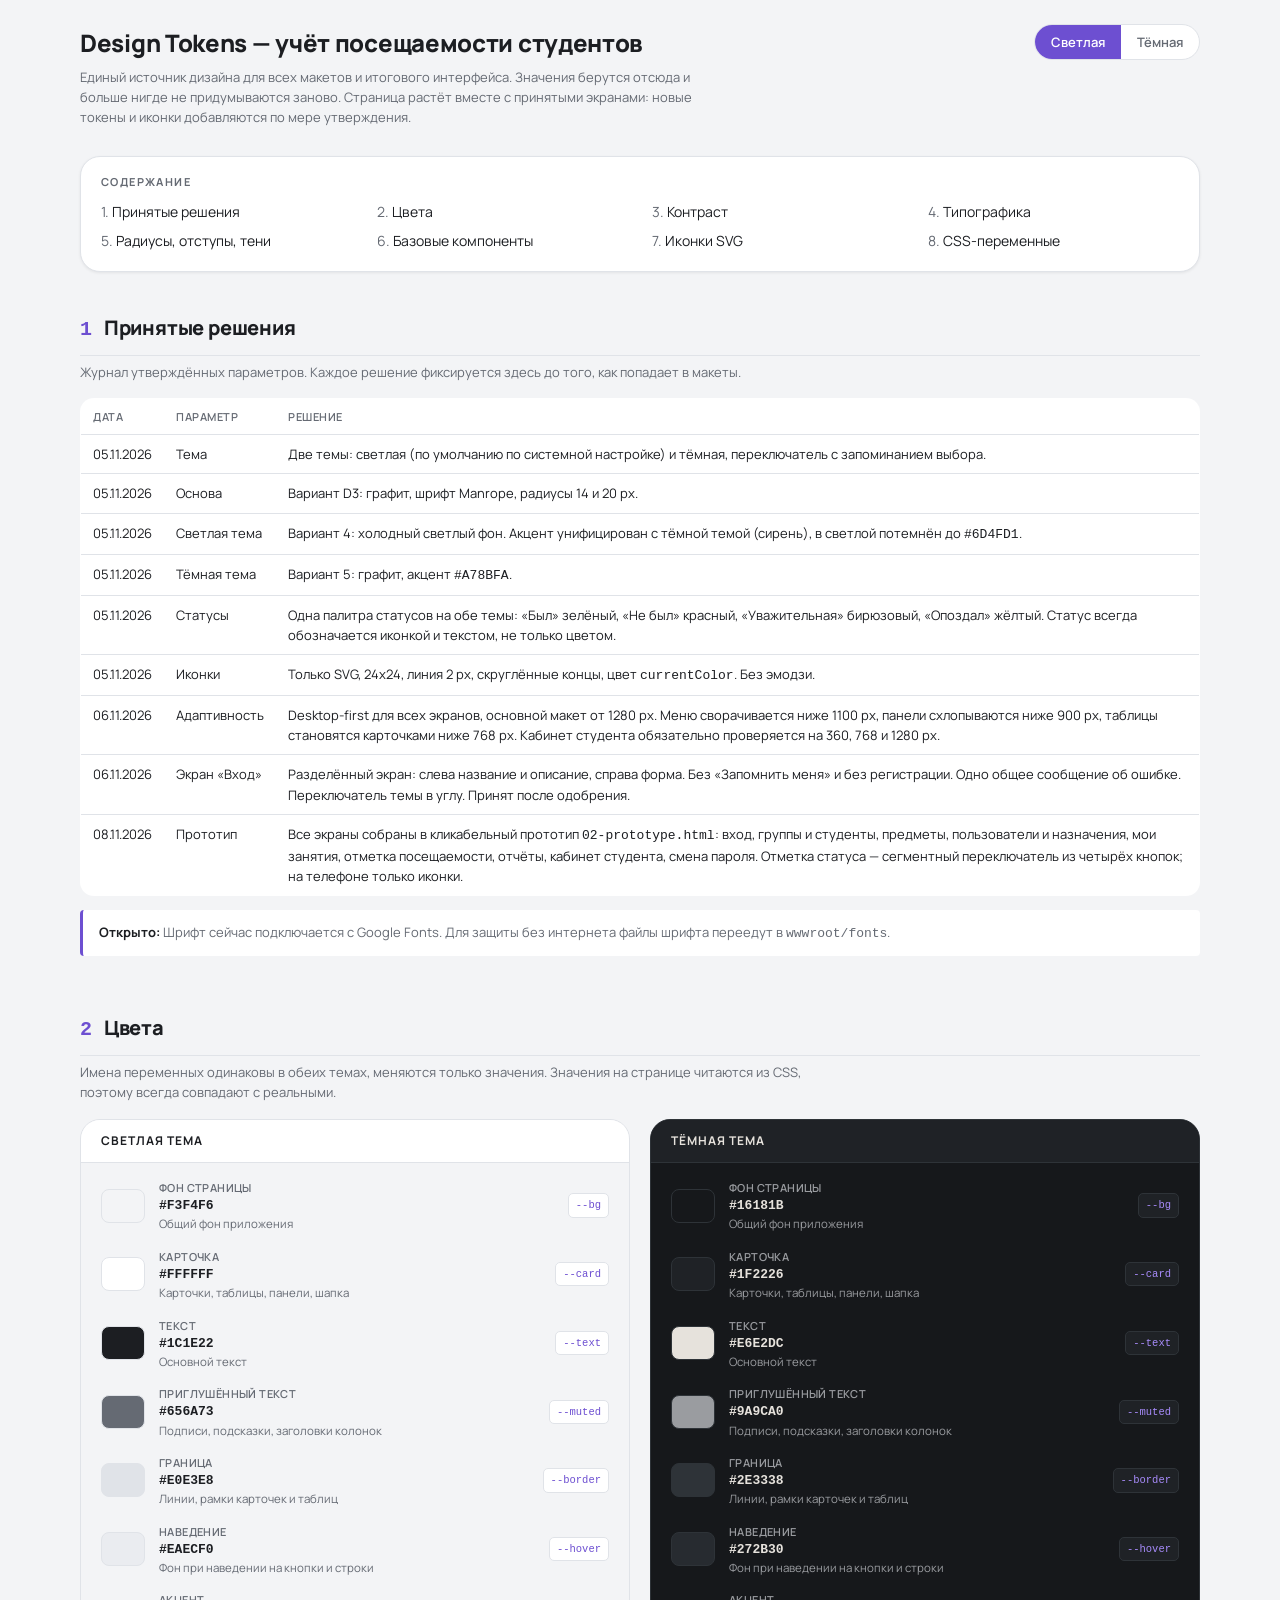
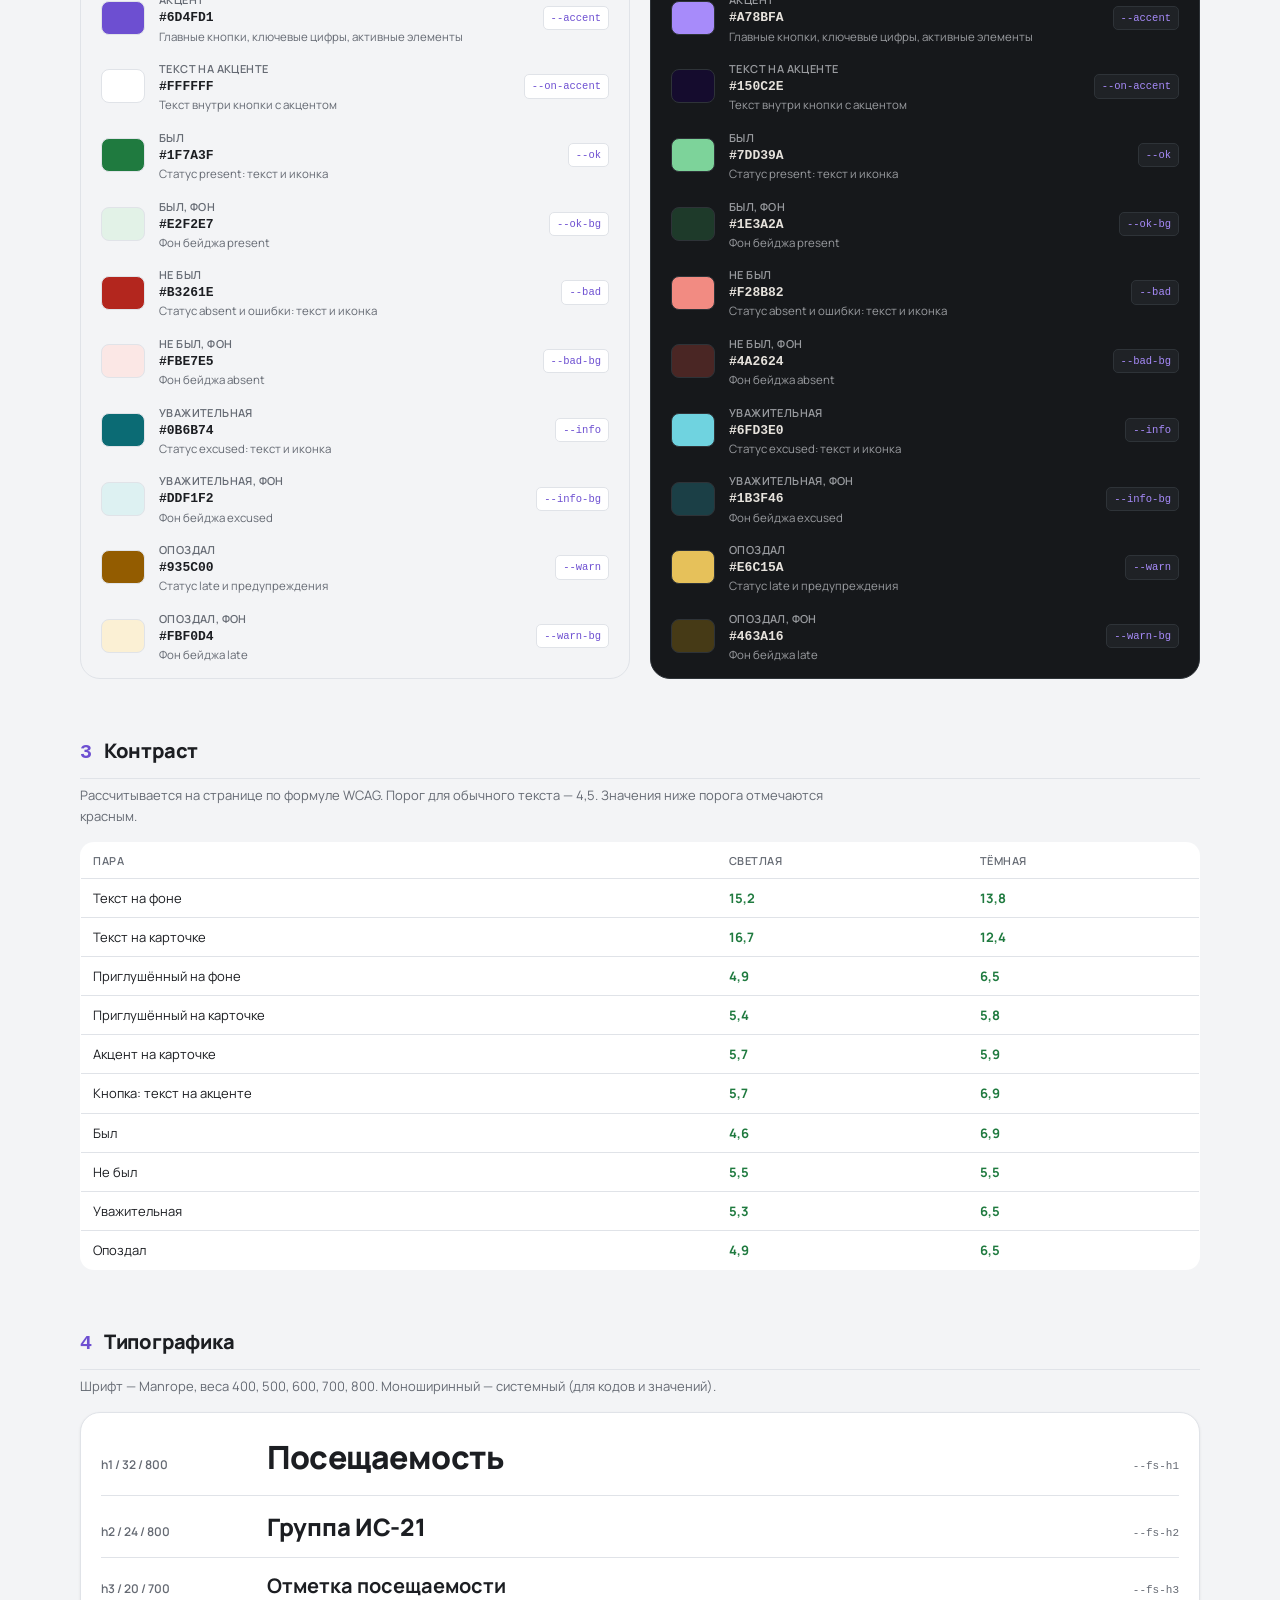
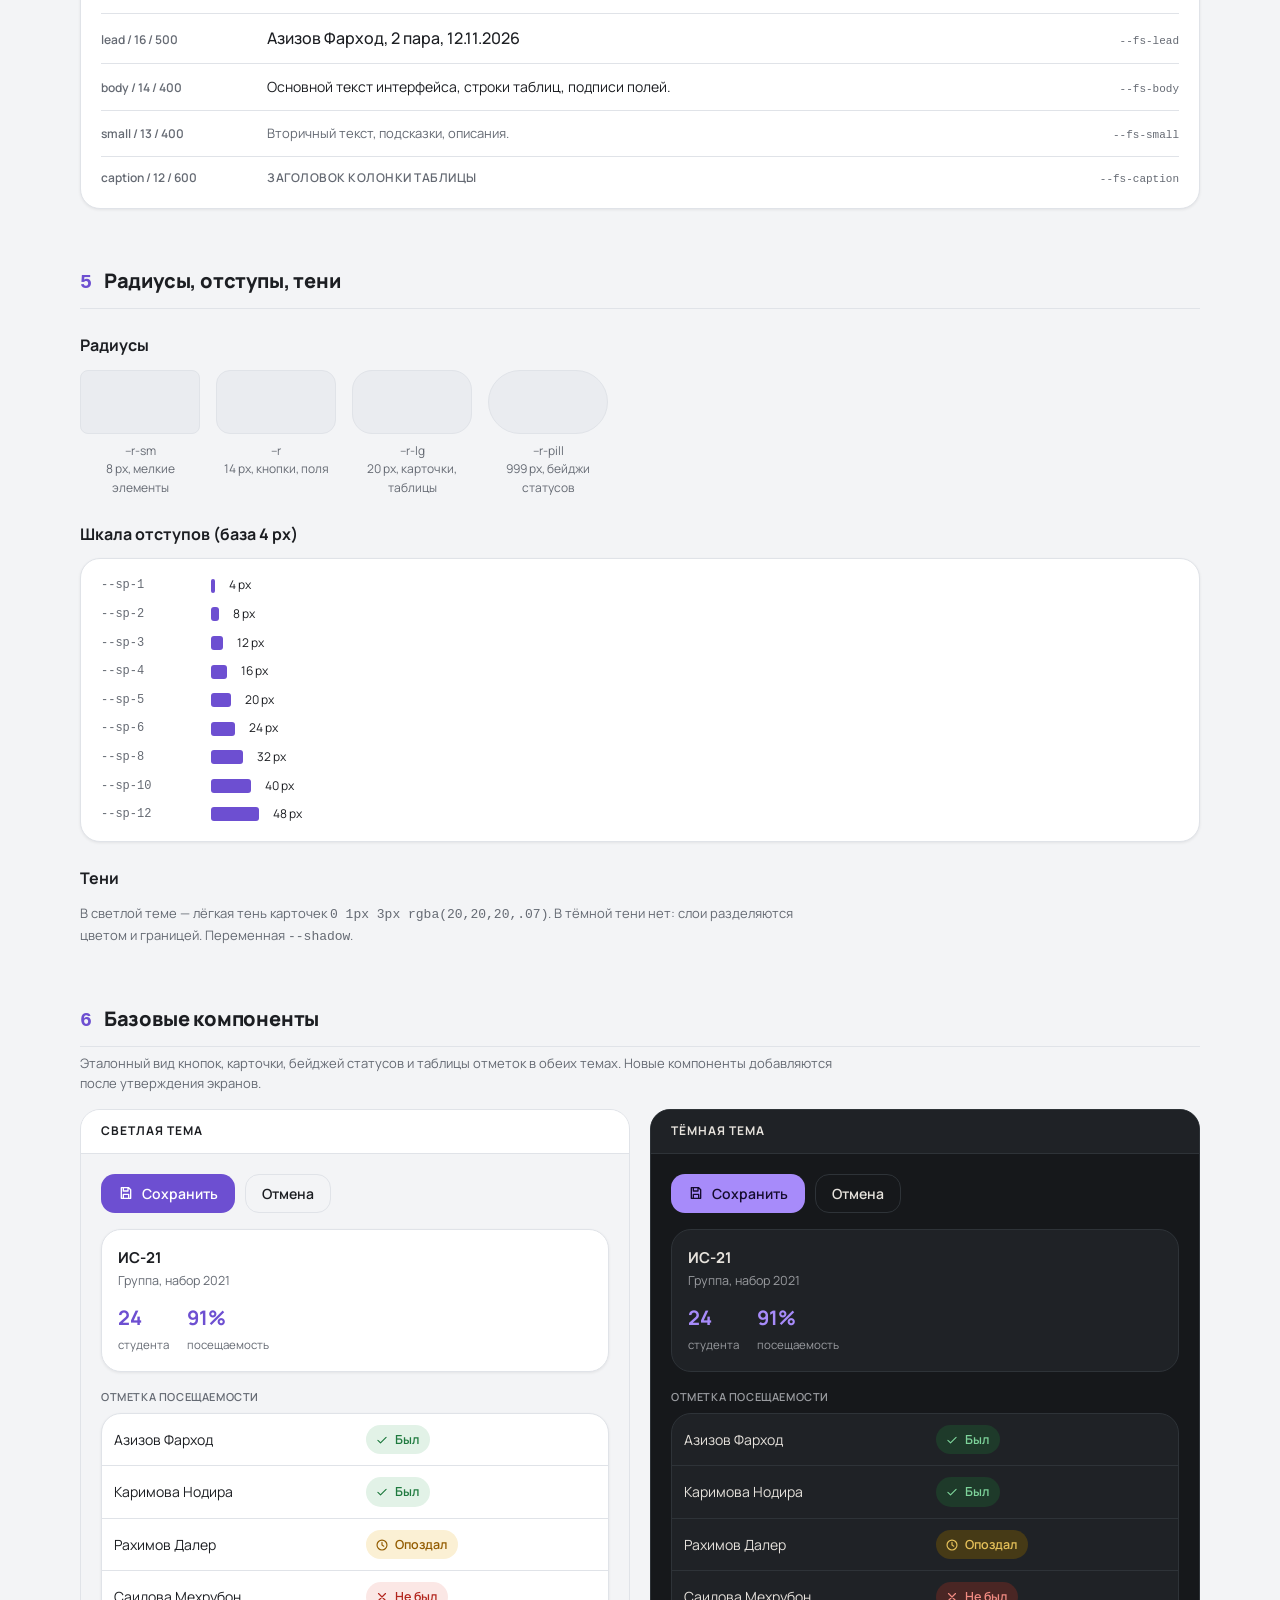
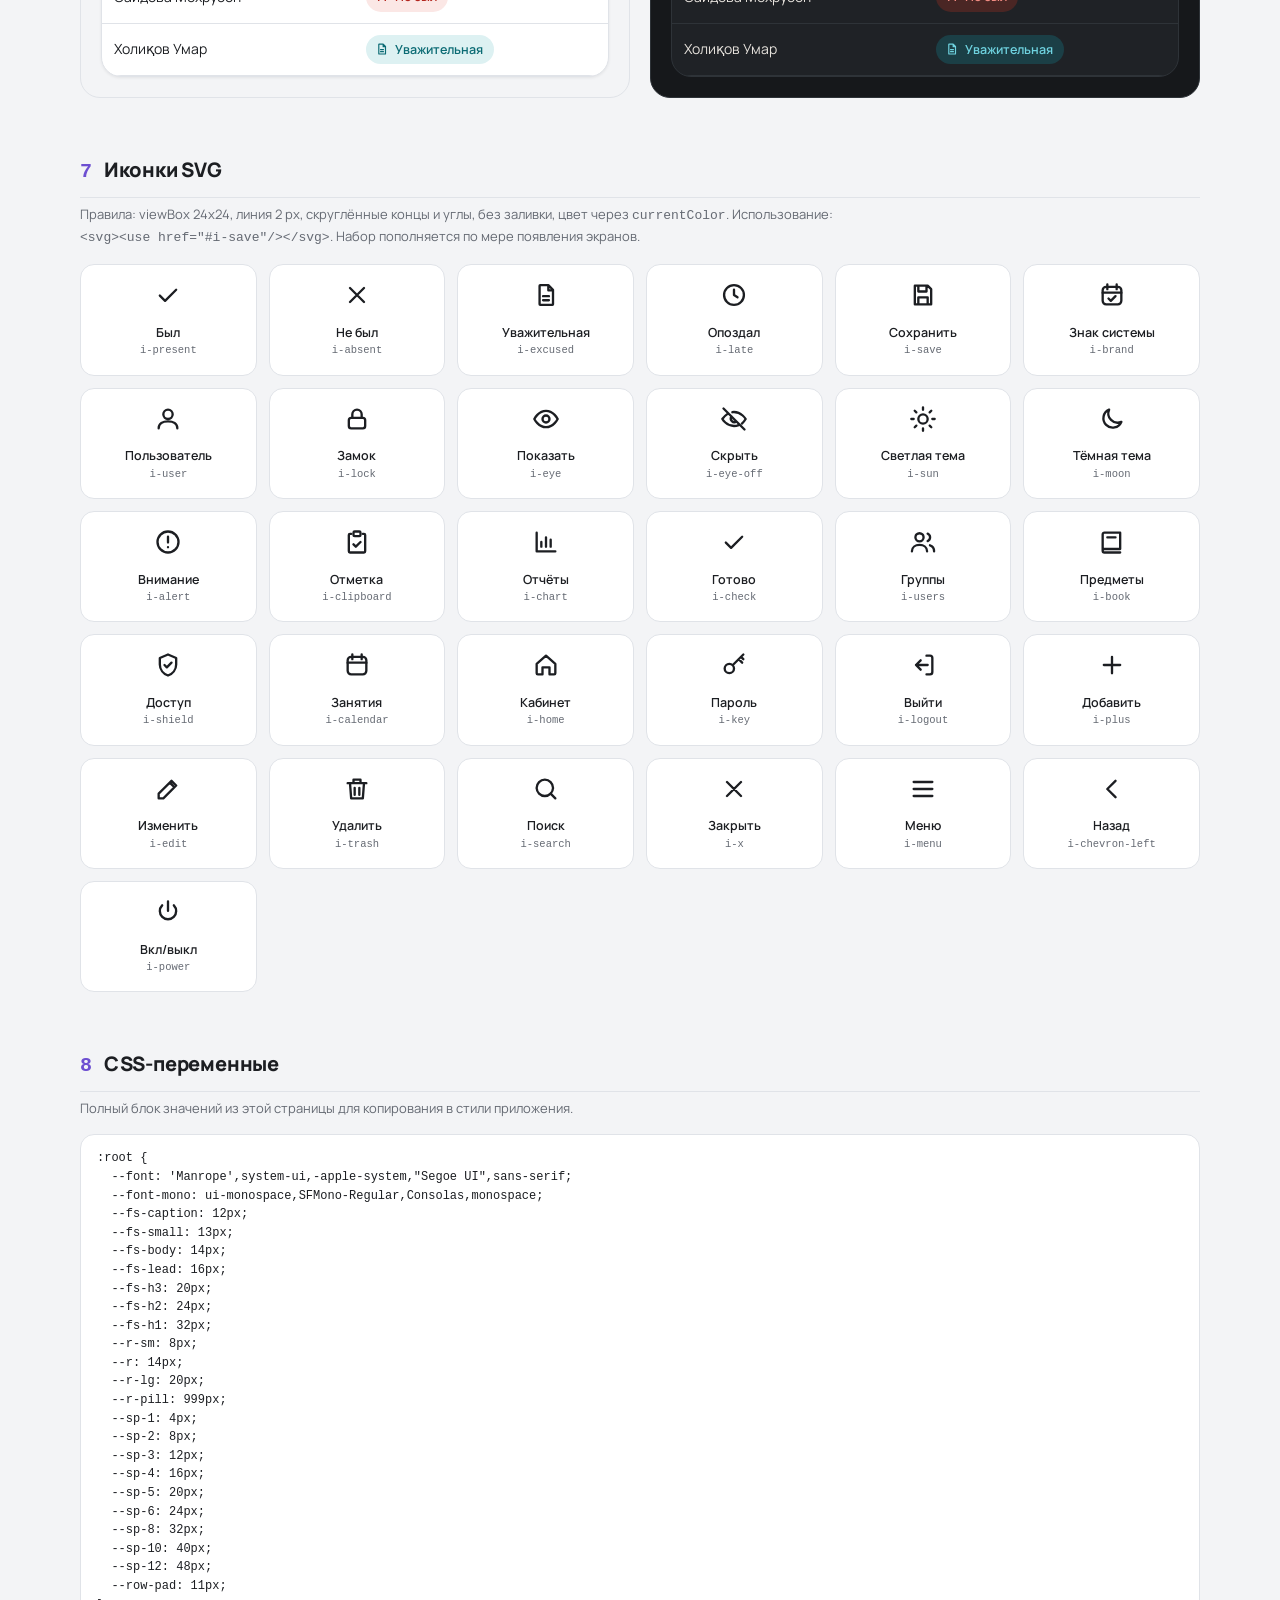
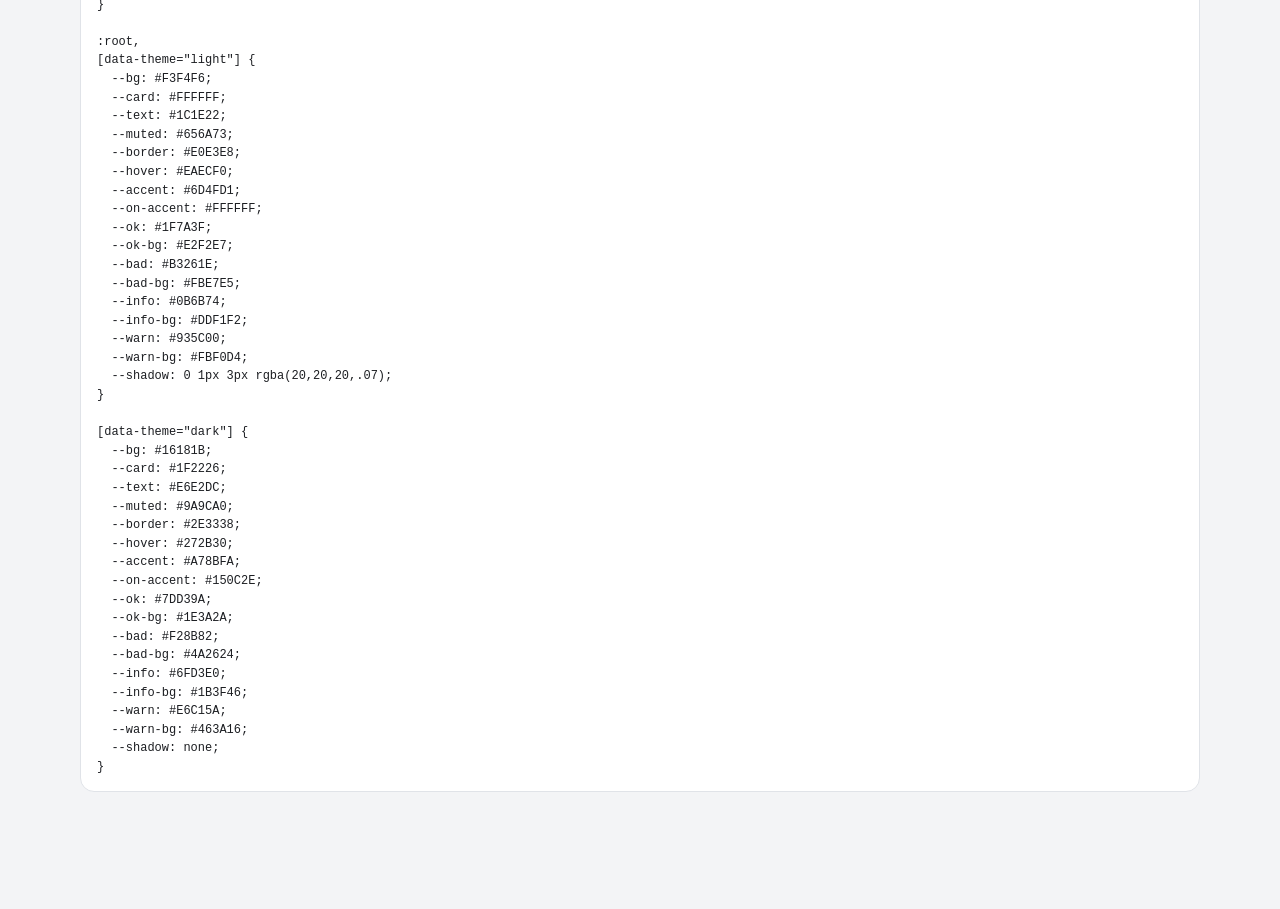
==== commit d69f1b4d: "Кликабельный прототип всех экранов, иконки в токенах" ====
--- a/mockups/!DESIGN_TOKENS.html
+++ b/mockups/!DESIGN_TOKENS.html
@@ -169,6 +169,22 @@
   <symbol id="i-alert" viewBox="0 0 24 24"><circle cx="12" cy="12" r="9" fill="none" stroke="currentColor" stroke-width="2"/><path d="M12 7.5v5M12 16.5h.01" fill="none" stroke="currentColor" stroke-width="2" stroke-linecap="round"/></symbol>
   <symbol id="i-clipboard" viewBox="0 0 24 24"><rect x="9" y="3" width="6" height="4" rx="1" fill="none" stroke="currentColor" stroke-width="2"/><path d="M7 5H6a1 1 0 00-1 1v14a1 1 0 001 1h12a1 1 0 001-1V6a1 1 0 00-1-1h-1M9 14l2 2 4-4" fill="none" stroke="currentColor" stroke-width="2" stroke-linecap="round" stroke-linejoin="round"/></symbol>
   <symbol id="i-chart" viewBox="0 0 24 24"><path d="M4 20V4M4 20h16M8 16v-4M12 16V8M16 16v-6" fill="none" stroke="currentColor" stroke-width="2" stroke-linecap="round" stroke-linejoin="round"/></symbol>
+  <symbol id="i-check" viewBox="0 0 24 24"><path d="M5 12.5l4.5 4.5L19 7.5" fill="none" stroke="currentColor" stroke-width="2" stroke-linecap="round" stroke-linejoin="round"/></symbol>
+  <symbol id="i-users" viewBox="0 0 24 24"><circle cx="9" cy="8" r="3.5" fill="none" stroke="currentColor" stroke-width="2"/><path d="M2.5 20c0-3.6 2.9-5.5 6.5-5.5s6.5 1.9 6.5 5.5M16 4.8a3.5 3.5 0 010 6.4M18 14.8c2.2.6 3.5 2.4 3.5 5.2" fill="none" stroke="currentColor" stroke-width="2" stroke-linecap="round"/></symbol>
+  <symbol id="i-book" viewBox="0 0 24 24"><path d="M4 5.5A1.5 1.5 0 015.5 4H19v14H5.5A1.5 1.5 0 004 19.5zM4 19.5A1.5 1.5 0 005.5 21H19M8 8h7" fill="none" stroke="currentColor" stroke-width="2" stroke-linecap="round" stroke-linejoin="round"/></symbol>
+  <symbol id="i-shield" viewBox="0 0 24 24"><path d="M12 3l7 3v5.5c0 4.3-3 8-7 9.5-4-1.5-7-5.2-7-9.5V6z" fill="none" stroke="currentColor" stroke-width="2" stroke-linejoin="round"/><path d="M9 12l2 2 4-4" fill="none" stroke="currentColor" stroke-width="2" stroke-linecap="round" stroke-linejoin="round"/></symbol>
+  <symbol id="i-calendar" viewBox="0 0 24 24"><rect x="4" y="5" width="16" height="15" rx="3" fill="none" stroke="currentColor" stroke-width="2"/><path d="M4 10h16M8 3v4M16 3v4" fill="none" stroke="currentColor" stroke-width="2" stroke-linecap="round"/></symbol>
+  <symbol id="i-home" viewBox="0 0 24 24"><path d="M4 11l8-7 8 7v8a1 1 0 01-1 1h-4v-6h-6v6H5a1 1 0 01-1-1z" fill="none" stroke="currentColor" stroke-width="2" stroke-linejoin="round"/></symbol>
+  <symbol id="i-key" viewBox="0 0 24 24"><circle cx="8" cy="15" r="4" fill="none" stroke="currentColor" stroke-width="2"/><path d="M11 12l9-9M16 7l3 3M18 5l2 2" fill="none" stroke="currentColor" stroke-width="2" stroke-linecap="round"/></symbol>
+  <symbol id="i-logout" viewBox="0 0 24 24"><path d="M15 4h3a2 2 0 012 2v12a2 2 0 01-2 2h-3M10 16l-4-4 4-4M6 12h10" fill="none" stroke="currentColor" stroke-width="2" stroke-linecap="round" stroke-linejoin="round"/></symbol>
+  <symbol id="i-plus" viewBox="0 0 24 24"><path d="M12 5v14M5 12h14" fill="none" stroke="currentColor" stroke-width="2" stroke-linecap="round"/></symbol>
+  <symbol id="i-edit" viewBox="0 0 24 24"><path d="M4 20h4L19 9l-4-4L4 16zM13.5 6.5l4 4" fill="none" stroke="currentColor" stroke-width="2" stroke-linecap="round" stroke-linejoin="round"/></symbol>
+  <symbol id="i-trash" viewBox="0 0 24 24"><path d="M4 7h16M9 7V4h6v3M6 7l1 13h10l1-13M10 11v6M14 11v6" fill="none" stroke="currentColor" stroke-width="2" stroke-linecap="round" stroke-linejoin="round"/></symbol>
+  <symbol id="i-search" viewBox="0 0 24 24"><circle cx="11" cy="11" r="7" fill="none" stroke="currentColor" stroke-width="2"/><path d="M20 20l-4-4" fill="none" stroke="currentColor" stroke-width="2" stroke-linecap="round"/></symbol>
+  <symbol id="i-x" viewBox="0 0 24 24"><path d="M6 6l12 12M18 6L6 18" fill="none" stroke="currentColor" stroke-width="2" stroke-linecap="round"/></symbol>
+  <symbol id="i-menu" viewBox="0 0 24 24"><path d="M4 6h16M4 12h16M4 18h16" fill="none" stroke="currentColor" stroke-width="2" stroke-linecap="round"/></symbol>
+  <symbol id="i-chevron-left" viewBox="0 0 24 24"><path d="M15 5l-7 7 7 7" fill="none" stroke="currentColor" stroke-width="2" stroke-linecap="round" stroke-linejoin="round"/></symbol>
+  <symbol id="i-power" viewBox="0 0 24 24"><path d="M12 3v8M7 6.3a7 7 0 1010 0" fill="none" stroke="currentColor" stroke-width="2" stroke-linecap="round"/></symbol>
 </svg>
 
 <div class="doc">
@@ -213,6 +229,7 @@
         <tr><td>05.11.2026</td><td>Иконки</td><td>Только SVG, 24x24, линия 2 px, скруглённые концы, цвет <code>currentColor</code>. Без эмодзи.</td></tr>
         <tr><td>06.11.2026</td><td>Адаптивность</td><td>Desktop-first для всех экранов, основной макет от 1280 px. Меню сворачивается ниже 1100 px, панели схлопываются ниже 900 px, таблицы становятся карточками ниже 768 px. Кабинет студента обязательно проверяется на 360, 768 и 1280 px.</td></tr>
         <tr><td>06.11.2026</td><td>Экран «Вход»</td><td>Разделённый экран: слева название и описание, справа форма. Без «Запомнить меня» и без регистрации. Одно общее сообщение об ошибке. Переключатель темы в углу. Принят после одобрения.</td></tr>
+        <tr><td>08.11.2026</td><td>Прототип</td><td>Все экраны собраны в кликабельный прототип <code>02-prototype.html</code>: вход, группы и студенты, предметы, пользователи и назначения, мои занятия, отметка посещаемости, отчёты, кабинет студента, смена пароля. Отметка статуса — сегментный переключатель из четырёх кнопок; на телефоне только иконки.</td></tr>
       </tbody>
     </table></div>
     <div class="note"><b>Открыто:</b> Шрифт сейчас подключается с Google Fonts. Для защиты без интернета файлы шрифта переедут в <code>wwwroot/fonts</code>.</div>
@@ -358,7 +375,23 @@
     ['i-moon',    'Тёмная тема', 'переключатель темы'],
     ['i-alert',   'Внимание', 'ошибки и подсказки'],
     ['i-clipboard','Отметка', 'отметка посещаемости'],
-    ['i-chart',   'Отчёты', 'отчёты и статистика']
+    ['i-chart',   'Отчёты', 'отчёты и статистика'],
+    ['i-check', 'Готово', 'подтверждение, отмечено'],
+    ['i-users', 'Группы', 'группы и студенты'],
+    ['i-book', 'Предметы', 'справочник предметов'],
+    ['i-shield', 'Доступ', 'пользователи и назначения'],
+    ['i-calendar', 'Занятия', 'мои занятия, даты'],
+    ['i-home', 'Кабинет', 'кабинет студента'],
+    ['i-key', 'Пароль', 'учётная запись, сброс и смена пароля'],
+    ['i-logout', 'Выйти', 'выход из системы'],
+    ['i-plus', 'Добавить', 'кнопки добавления'],
+    ['i-edit', 'Изменить', 'редактирование'],
+    ['i-trash', 'Удалить', 'удаление'],
+    ['i-search', 'Поиск', 'поле поиска'],
+    ['i-x', 'Закрыть', 'закрытие окна'],
+    ['i-menu', 'Меню', 'мобильное меню'],
+    ['i-chevron-left', 'Назад', 'возврат к списку'],
+    ['i-power', 'Вкл/выкл', 'отключение учётной записи']
   ];
 
   var STUDENTS = [
